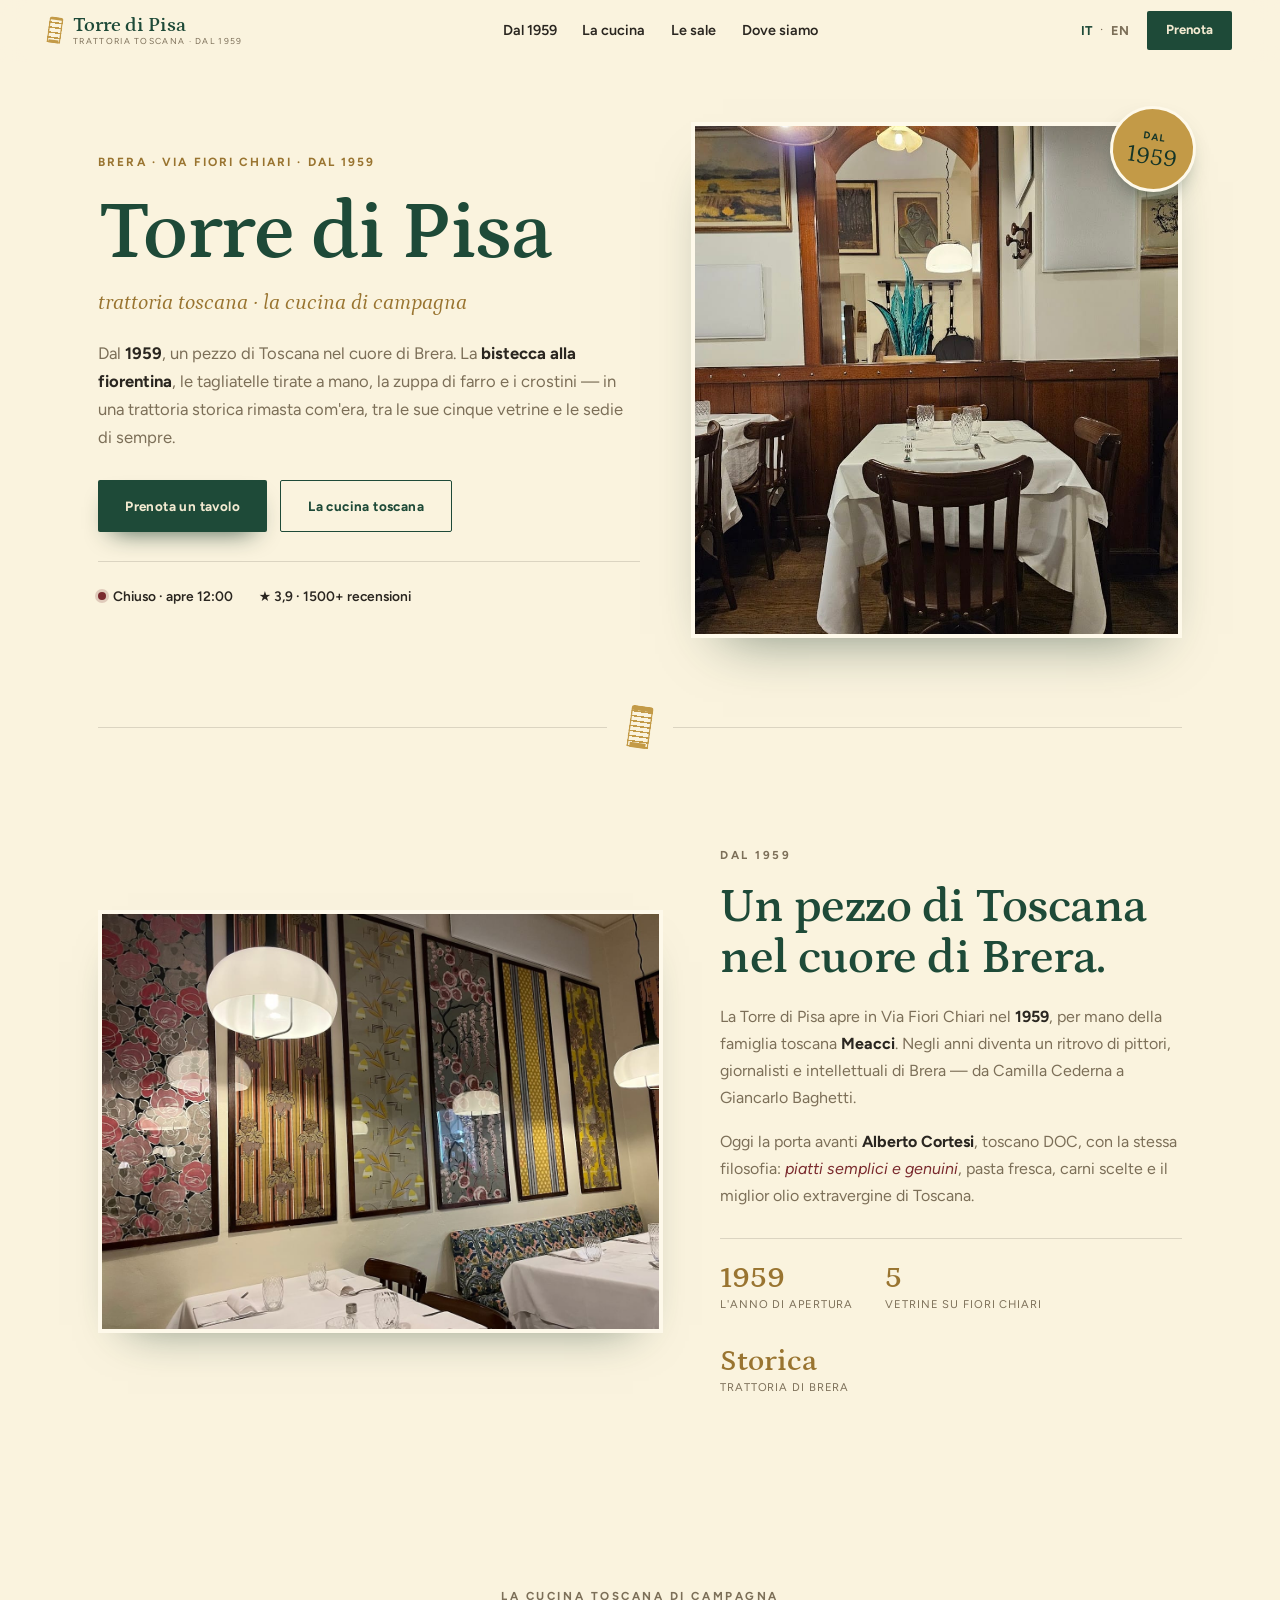
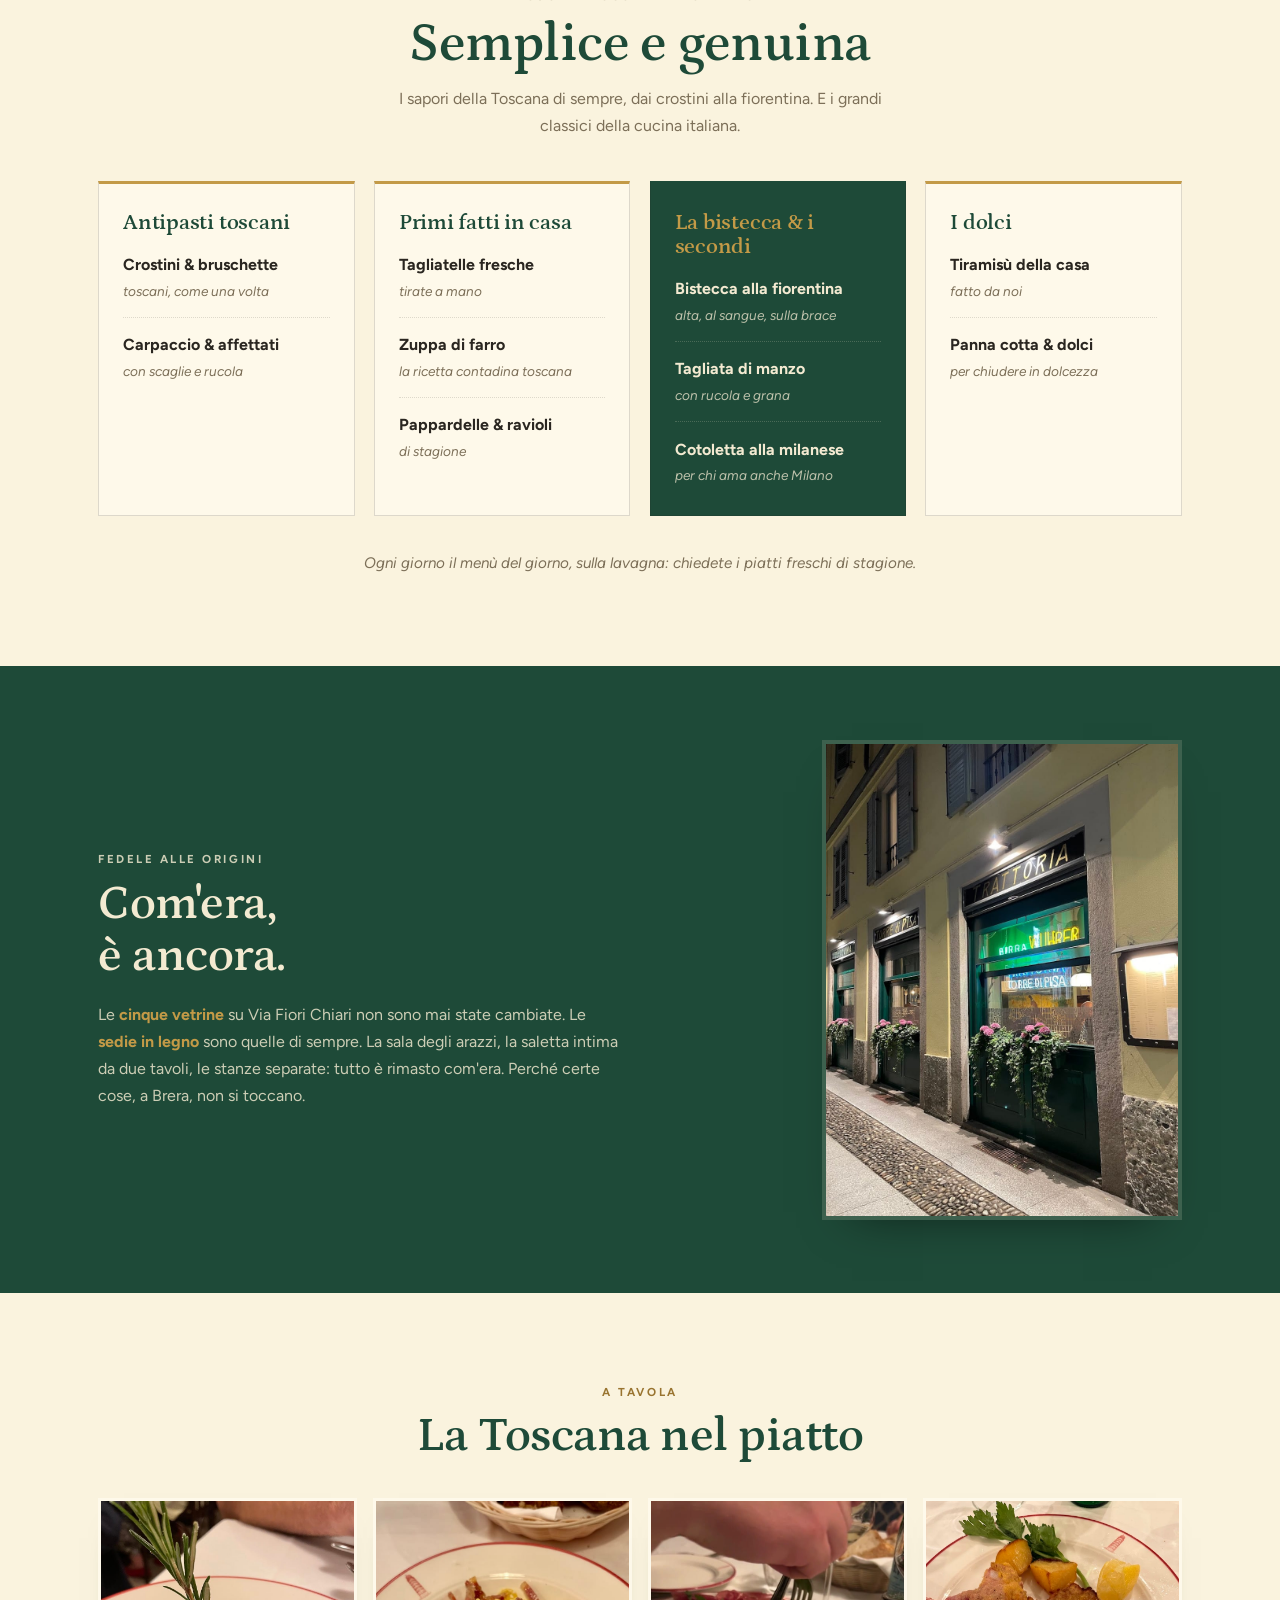
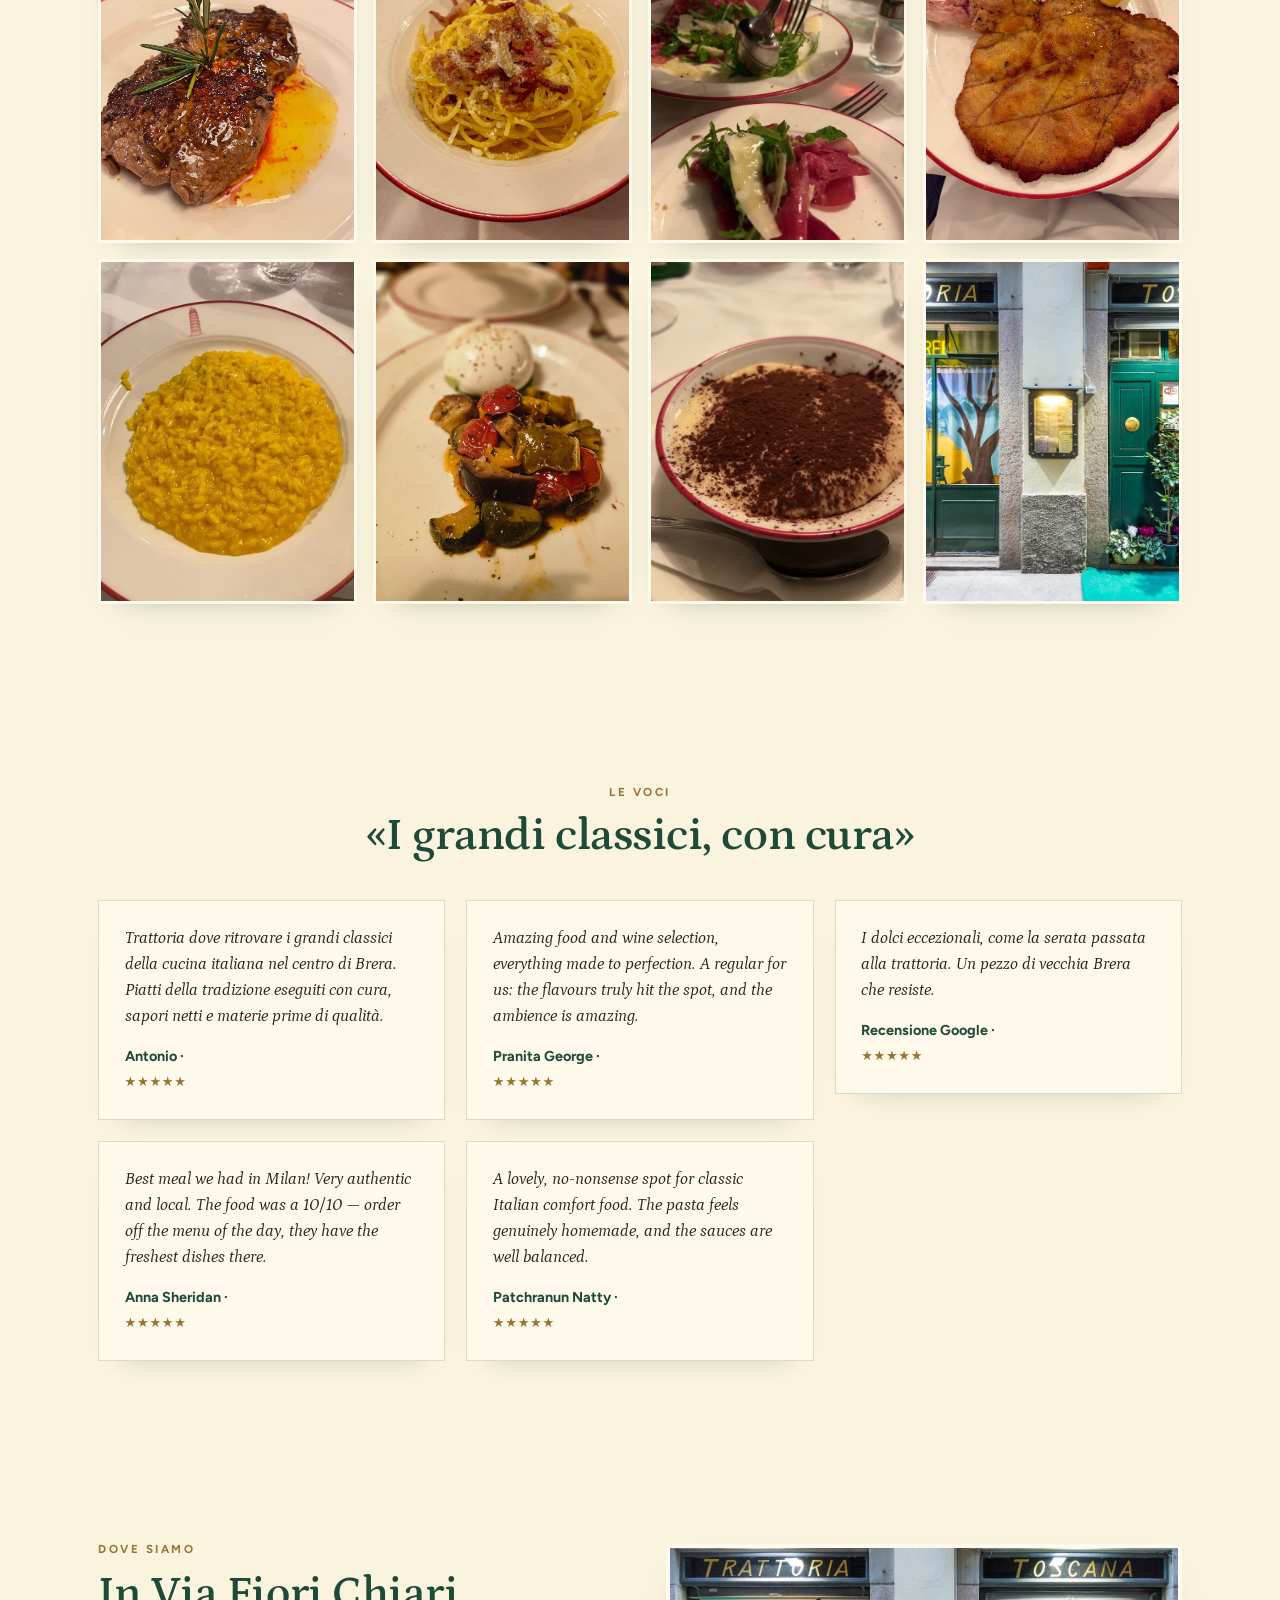
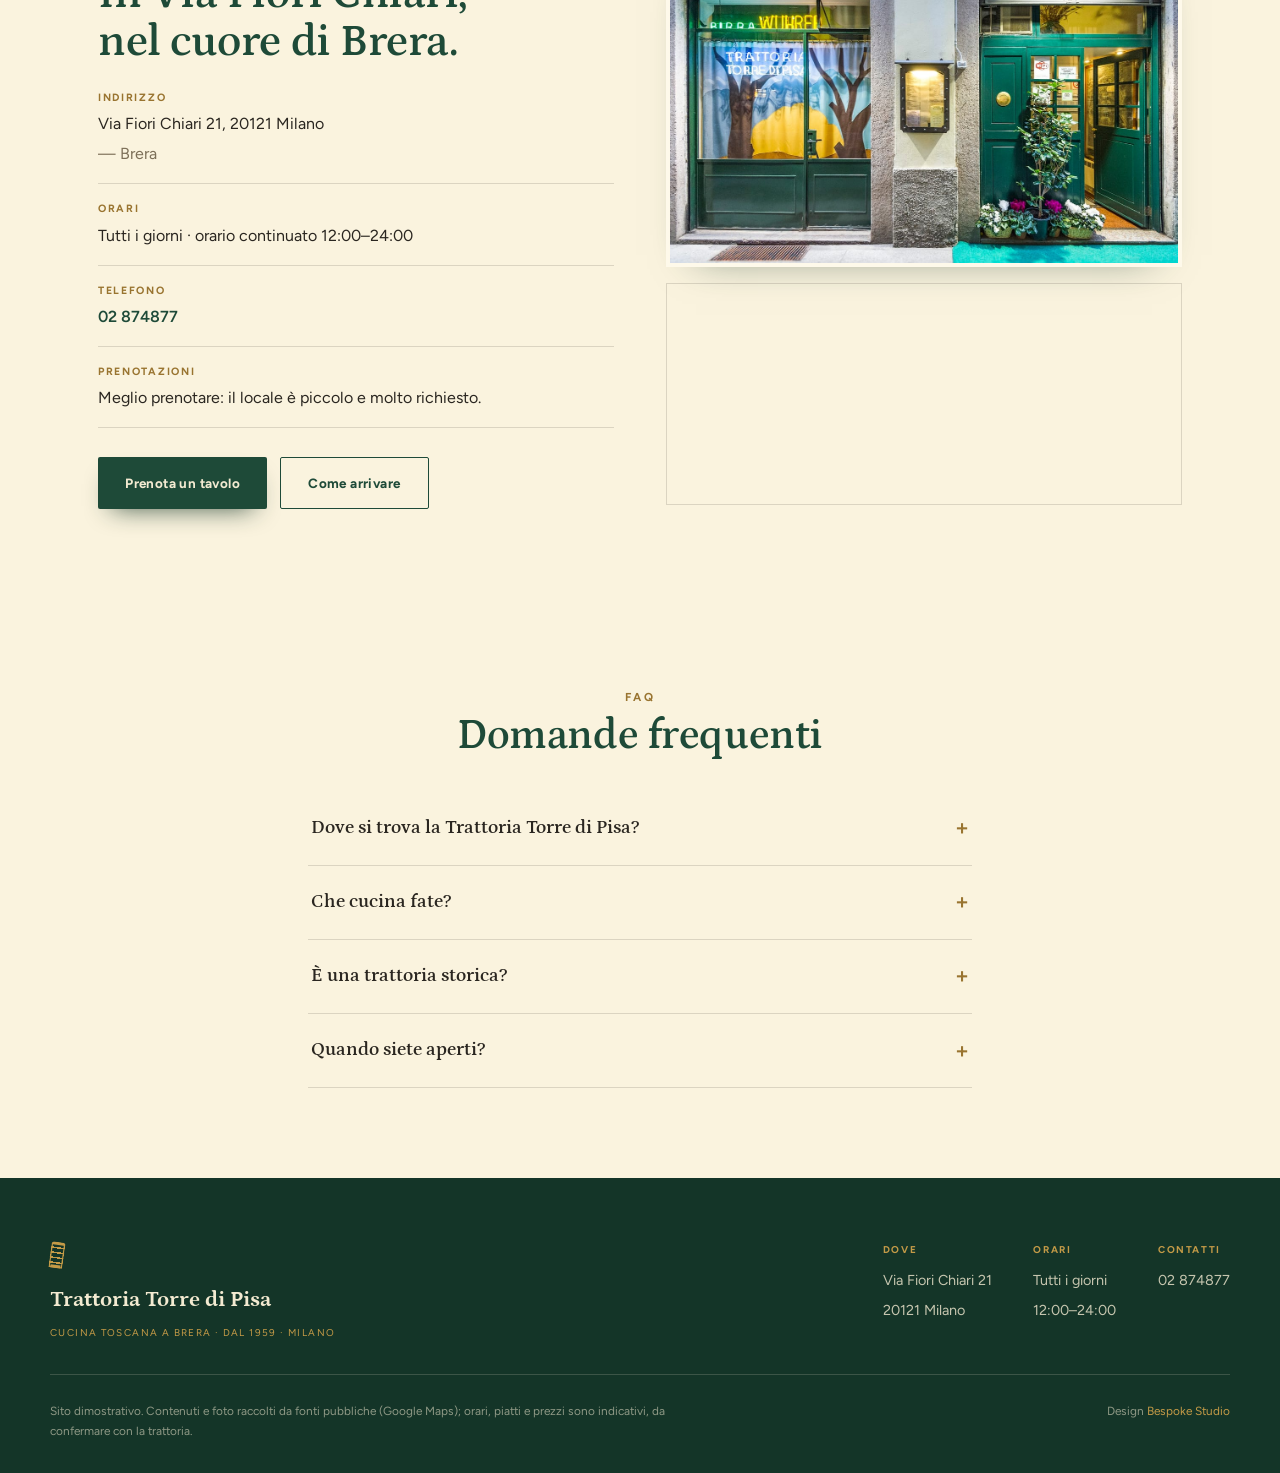
==== index.html @ efdeb1de "Trattoria Torre di Pisa — Tuscan trattoria in Brera since 1959" ====
<!DOCTYPE html>
<html lang="it">
<head>
<meta charset="UTF-8" />
<meta name="viewport" content="width=device-width, initial-scale=1.0" />
<title>Trattoria Torre di Pisa — cucina toscana a Brera dal 1959 · Milano</title>
<meta name="description" content="Trattoria Torre di Pisa: dal 1959 la cucina toscana di campagna nel cuore di Brera, in Via Fiori Chiari 21, Milano. Bistecca alla fiorentina, tagliatelle fresche, zuppa di farro e crostini, in una trattoria storica rimasta fedele alle origini. 1500+ recensioni." />
<link rel="canonical" href="https://rotenzark.github.io/torre-di-pisa/" />
<meta name="theme-color" content="#1E4A38" />
<meta property="og:type" content="restaurant.restaurant" />
<meta property="og:site_name" content="Trattoria Torre di Pisa" />
<meta property="og:title" content="Trattoria Torre di Pisa — cucina toscana a Brera dal 1959" />
<meta property="og:description" content="Dal 1959, la cucina toscana di campagna nel cuore di Brera: bistecca alla fiorentina, tagliatelle fresche, zuppa di farro. Una trattoria storica fedele alle origini." />
<meta property="og:image" content="https://rotenzark.github.io/torre-di-pisa/img/og-image.jpg" />
<meta property="og:url" content="https://rotenzark.github.io/torre-di-pisa/" />
<meta property="og:locale" content="it_IT" />
<meta property="og:locale:alternate" content="en_US" />
<meta name="twitter:card" content="summary_large_image" />
<meta name="twitter:title" content="Trattoria Torre di Pisa — Brera, dal 1959" />
<meta name="twitter:description" content="La cucina toscana di campagna nel cuore di Brera, dal 1959. Bistecca fiorentina, tagliatelle fresche, zuppa di farro." />
<meta name="twitter:image" content="https://rotenzark.github.io/torre-di-pisa/img/og-image.jpg" />
<link rel="icon" href="img/favicon.svg" type="image/svg+xml" />
<link rel="icon" href="img/favicon-32.png" sizes="32x32" type="image/png" />
<link rel="apple-touch-icon" href="img/apple-touch-icon.png" />
<link rel="preconnect" href="https://fonts.googleapis.com" />
<link rel="preconnect" href="https://fonts.gstatic.com" crossorigin />
<link href="https://fonts.googleapis.com/css2?family=Petrona:ital,wght@0,400;0,500;0,600;0,700;1,400;1,500&family=Figtree:wght@400;500;600;700&display=swap" rel="stylesheet" />
<link rel="stylesheet" href="css/styles.css?v=1" />
<script type="application/ld+json">
{
  "@context": "https://schema.org", "@type": "Restaurant",
  "name": "Trattoria Torre di Pisa",
  "description": "Trattoria toscana storica di Brera, dal 1959 in Via Fiori Chiari 21: la cucina toscana di campagna — bistecca alla fiorentina, tagliatelle fresche, zuppa di farro, crostini — in un locale rimasto fedele alle sue origini, con le cinque vetrine, le sedie in legno e le salette di sempre.",
  "url": "https://rotenzark.github.io/torre-di-pisa/",
  "telephone": "+3902874877", "priceRange": "€€€",
  "servesCuisine": ["Toscana", "Italiana"],
  "image": "https://rotenzark.github.io/torre-di-pisa/img/interno.jpg",
  "address": { "@type": "PostalAddress", "streetAddress": "Via Fiori Chiari 21", "addressLocality": "Milano", "postalCode": "20121", "addressCountry": "IT" },
  "geo": { "@type": "GeoCoordinates", "latitude": 45.4717477, "longitude": 9.1845133 },
  "aggregateRating": { "@type": "AggregateRating", "ratingValue": "3.9", "reviewCount": "1504" },
  "foundingDate": "1959",
  "openingHoursSpecification": [
    { "@type": "OpeningHoursSpecification", "dayOfWeek": ["Monday","Tuesday","Wednesday","Thursday","Friday","Saturday","Sunday"], "opens": "12:00", "closes": "00:00" }
  ],
  "sameAs": ["https://www.trattoriatorredipisa.it/"]
}
</script>
<script type="application/ld+json">
{
  "@context": "https://schema.org", "@type": "FAQPage",
  "mainEntity": [
    { "@type": "Question", "name": "Dove si trova la Trattoria Torre di Pisa?", "acceptedAnswer": { "@type": "Answer", "text": "In Via Fiori Chiari 21, nel cuore di Brera a Milano. La trattoria è aperta dal 1959." } },
    { "@type": "Question", "name": "Che cucina fate?", "acceptedAnswer": { "@type": "Answer", "text": "Cucina toscana di campagna: crostini, tagliatelle fresche, zuppa di farro, bistecca alla fiorentina e tagliata, con olio extravergine toscano. E i grandi classici della cucina italiana." } },
    { "@type": "Question", "name": "È una trattoria storica?", "acceptedAnswer": { "@type": "Answer", "text": "Sì: aperta dal 1959 dalla famiglia toscana Meacci, è rimasta fedele alle sue origini — le cinque vetrine su Via Fiori Chiari, le sedie in legno e le salette non sono cambiate." } },
    { "@type": "Question", "name": "Quando siete aperti?", "acceptedAnswer": { "@type": "Answer", "text": "Tutti i giorni, con orario continuato dalle 12:00 alle 24:00. Si consiglia di prenotare." } }
  ]
}
</script>
</head>
<body>

<div id="intro" aria-hidden="true">
  <div class="intro-mark"><span class="intro-tower" aria-hidden="true"></span><span class="intro-name">Torre di Pisa</span><span class="intro-sub">trattoria toscana · dal 1959</span></div>
  <button id="intro-skip" data-i18n="intro.skip">Entra →</button>
</div>

<header id="site-header">
  <a href="#top" class="brand" aria-label="Trattoria Torre di Pisa — home">
    <span class="brand-tower" aria-hidden="true"></span>
    <span class="brand-txt"><b>Torre di Pisa</b><i data-i18n="brand.sub">Trattoria Toscana · dal 1959</i></span>
  </a>
  <nav class="nav" aria-label="Navigazione">
    <a href="#storia" data-i18n="nav.storia">Dal 1959</a>
    <a href="#menu" data-i18n="nav.menu">La cucina</a>
    <a href="#origini" data-i18n="nav.origini">Le sale</a>
    <a href="#dove" data-i18n="nav.dove">Dove siamo</a>
  </nav>
  <div class="head-actions">
    <div class="lang" role="group" aria-label="Lingua"><button data-lang="it" class="active">IT</button><span>·</span><button data-lang="en">EN</button></div>
    <a class="btn-book" href="tel:+3902874877"><span data-i18n="cta.book">Prenota</span></a>
    <button id="burger" aria-label="Menu" aria-expanded="false"><span></span><span></span><span></span></button>
  </div>
</header>

<!-- HERO -->
<section id="top" class="hero">
  <div class="hero-copy">
    <p class="eyebrow reveal" data-i18n="hero.eyebrow">Brera · Via Fiori Chiari · dal 1959</p>
    <h1 class="hero-title reveal reveal-d1">Torre di Pisa</h1>
    <p class="hero-tag reveal reveal-d1" data-i18n="hero.tag">trattoria toscana · la cucina di campagna</p>
    <p class="hero-sub reveal reveal-d2" data-i18n="hero.sub">Dal <b>1959</b>, un pezzo di Toscana nel cuore di Brera. La <b>bistecca alla fiorentina</b>, le tagliatelle tirate a mano, la zuppa di farro e i crostini — in una trattoria storica rimasta com'era, tra le sue cinque vetrine e le sedie di sempre.</p>
    <div class="hero-cta reveal reveal-d3">
      <a class="btn btn-solid" href="tel:+3902874877" data-i18n="hero.cta1">Prenota un tavolo</a>
      <a class="btn btn-line" href="#menu" data-i18n="hero.cta2">La cucina toscana</a>
    </div>
    <div class="hero-facts reveal reveal-d3">
      <span class="hf-live"><span id="live-dot"></span> <span id="live-text" data-i18n="hero.live">Controllo orari…</span></span>
      <span data-i18n="hero.f2">★ 3,9 · 1500+ recensioni</span>
    </div>
  </div>
  <div class="hero-media reveal reveal-d2">
    <figure class="hero-photo"><img src="img/interno.jpg" alt="La sala storica della Trattoria Torre di Pisa, in legno" width="900" height="1200" fetchpriority="high" /></figure>
    <span class="hero-badge" aria-hidden="true"><b>dal</b><span>1959</span></span>
  </div>
</section>

<div class="tower-rule" aria-hidden="true"><span class="tower-svg"></span></div>

<!-- STORIA -->
<section id="storia" class="section storia">
  <figure class="storia-photo reveal"><img src="img/interno2.jpg" alt="Una delle salette con i quadri e le sedie originali" width="1600" height="1200" loading="lazy" /></figure>
  <div class="storia-copy reveal reveal-d1">
    <p class="kicker" data-i18n="storia.kicker">Dal 1959</p>
    <h2 data-i18n="storia.h2">Un pezzo di Toscana<br>nel cuore di Brera.</h2>
    <p data-i18n="storia.p1">La Torre di Pisa apre in Via Fiori Chiari nel <b>1959</b>, per mano della famiglia toscana <b>Meacci</b>. Negli anni diventa un ritrovo di pittori, giornalisti e intellettuali di Brera — da Camilla Cederna a Giancarlo Baghetti.</p>
    <p data-i18n="storia.p2">Oggi la porta avanti <b>Alberto Cortesi</b>, toscano DOC, con la stessa filosofia: <em>piatti semplici e genuini</em>, pasta fresca, carni scelte e il miglior olio extravergine di Toscana.</p>
    <div class="storia-stats">
      <div class="stat"><b>1959</b><span data-i18n="storia.s1">l'anno di apertura</span></div>
      <div class="stat"><b>5</b><span data-i18n="storia.s2">vetrine su Fiori Chiari</span></div>
      <div class="stat"><b data-i18n="storia.s3b">Storica</b><span data-i18n="storia.s3">trattoria di Brera</span></div>
    </div>
  </div>
</section>

<!-- LA CUCINA · signature menu -->
<section id="menu" class="section menu">
  <div class="menu-head reveal">
    <p class="kicker" data-i18n="menu.kicker">La cucina toscana di campagna</p>
    <h2 data-i18n="menu.h2">Semplice e genuina</h2>
    <p data-i18n="menu.sub">I sapori della Toscana di sempre, dai crostini alla fiorentina. E i grandi classici della cucina italiana.</p>
  </div>
  <div class="menu-grid">
    <article class="mcard reveal">
      <h3 data-i18n="mc.1t">Antipasti toscani</h3>
      <ul class="mlist">
        <li><b data-i18n="mc.1a">Crostini &amp; bruschette</b><span data-i18n="mc.1ap">toscani, come una volta</span></li>
        <li><b data-i18n="mc.1b">Carpaccio &amp; affettati</b><span data-i18n="mc.1bp">con scaglie e rucola</span></li>
      </ul>
    </article>
    <article class="mcard reveal reveal-d1">
      <h3 data-i18n="mc.2t">Primi fatti in casa</h3>
      <ul class="mlist">
        <li><b data-i18n="mc.2a">Tagliatelle fresche</b><span data-i18n="mc.2ap">tirate a mano</span></li>
        <li><b data-i18n="mc.2b">Zuppa di farro</b><span data-i18n="mc.2bp">la ricetta contadina toscana</span></li>
        <li><b data-i18n="mc.2c">Pappardelle &amp; ravioli</b><span data-i18n="mc.2cp">di stagione</span></li>
      </ul>
    </article>
    <article class="mcard mcard-star reveal reveal-d2">
      <h3 data-i18n="mc.3t">La bistecca &amp; i secondi</h3>
      <ul class="mlist">
        <li><b data-i18n="mc.3a">Bistecca alla fiorentina</b><span data-i18n="mc.3ap">alta, al sangue, sulla brace</span></li>
        <li><b data-i18n="mc.3b">Tagliata di manzo</b><span data-i18n="mc.3bp">con rucola e grana</span></li>
        <li><b data-i18n="mc.3c">Cotoletta alla milanese</b><span data-i18n="mc.3cp">per chi ama anche Milano</span></li>
      </ul>
    </article>
    <article class="mcard reveal">
      <h3 data-i18n="mc.4t">I dolci</h3>
      <ul class="mlist">
        <li><b data-i18n="mc.4a">Tiramisù della casa</b><span data-i18n="mc.4ap">fatto da noi</span></li>
        <li><b data-i18n="mc.4b">Panna cotta &amp; dolci</b><span data-i18n="mc.4bp">per chiudere in dolcezza</span></li>
      </ul>
    </article>
  </div>
  <p class="menu-note" data-i18n="menu.note">Ogni giorno il menù del giorno, sulla lavagna: chiedete i piatti freschi di stagione.</p>
</section>

<!-- FEDELE ALLE ORIGINI -->
<section id="origini" class="origini">
  <div class="origini-inner">
    <div class="origini-copy reveal">
      <p class="kicker kicker-cream" data-i18n="origini.kicker">Fedele alle origini</p>
      <h2 data-i18n="origini.h2">Com'era,<br>è ancora.</h2>
      <p data-i18n="origini.p">Le <b>cinque vetrine</b> su Via Fiori Chiari non sono mai state cambiate. Le <b>sedie in legno</b> sono quelle di sempre. La sala degli arazzi, la saletta intima da due tavoli, le stanze separate: tutto è rimasto com'era. Perché certe cose, a Brera, non si toccano.</p>
    </div>
    <figure class="origini-photo reveal reveal-d1"><img src="img/facciata.jpg" alt="La facciata verde con le vetrine su Via Fiori Chiari" width="900" height="1200" loading="lazy" /></figure>
  </div>
</section>

<!-- GALLERY -->
<section id="gallery" class="section gallery">
  <div class="gallery-head reveal"><p class="kicker" data-i18n="gallery.kicker">A tavola</p><h2 data-i18n="gallery.h2">La Toscana nel piatto</h2></div>
  <div class="gallery-grid">
    <figure class="g-item" data-full="img/fiorentina.jpg"><img src="img/fiorentina.jpg" alt="La bistecca alla fiorentina" width="900" height="1200" loading="lazy" /></figure>
    <figure class="g-item" data-full="img/carbonara.jpg"><img src="img/carbonara.jpg" alt="Un primo fatto in casa" width="1600" height="1200" loading="lazy" /></figure>
    <figure class="g-item" data-full="img/carpaccio.jpg"><img src="img/carpaccio.jpg" alt="Un antipasto di carpaccio" width="675" height="1200" loading="lazy" /></figure>
    <figure class="g-item" data-full="img/cotoletta.jpg"><img src="img/cotoletta.jpg" alt="La cotoletta alla milanese" width="900" height="1200" loading="lazy" /></figure>
    <figure class="g-item" data-full="img/risotto.jpg"><img src="img/risotto.jpg" alt="Il risotto giallo" width="1600" height="1200" loading="lazy" /></figure>
    <figure class="g-item" data-full="img/verdure.jpg"><img src="img/verdure.jpg" alt="Verdure e burrata" width="900" height="1200" loading="lazy" /></figure>
    <figure class="g-item" data-full="img/tiramisu.jpg"><img src="img/tiramisu.jpg" alt="Il tiramisù della casa" width="675" height="1200" loading="lazy" /></figure>
    <figure class="g-item" data-full="img/facciata2.jpg"><img src="img/facciata2.jpg" alt="L'insegna della trattoria in Via Fiori Chiari" width="1600" height="1065" loading="lazy" /></figure>
  </div>
</section>

<!-- RECENSIONI -->
<section id="recensioni" class="section recensioni">
  <div class="rev-head reveal"><p class="kicker" data-i18n="rev.kicker">Le voci</p><h2 data-i18n="rev.h2">«I grandi classici, con cura»</h2></div>
  <div class="rev-grid">
    <blockquote class="rev reveal"><p>Trattoria dove ritrovare i grandi classici della cucina italiana nel centro di Brera. Piatti della tradizione eseguiti con cura, sapori netti e materie prime di qualità.</p><cite>Antonio · <span>★★★★★</span></cite></blockquote>
    <blockquote class="rev reveal reveal-d1"><p>Best meal we had in Milan! Very authentic and local. The food was a 10/10 — order off the menu of the day, they have the freshest dishes there.</p><cite>Anna Sheridan · <span>★★★★★</span></cite></blockquote>
    <blockquote class="rev reveal reveal-d2"><p>Amazing food and wine selection, everything made to perfection. A regular for us: the flavours truly hit the spot, and the ambience is amazing.</p><cite>Pranita George · <span>★★★★★</span></cite></blockquote>
    <blockquote class="rev reveal"><p>A lovely, no-nonsense spot for classic Italian comfort food. The pasta feels genuinely homemade, and the sauces are well balanced.</p><cite>Patchranun Natty · <span>★★★★★</span></cite></blockquote>
    <blockquote class="rev reveal reveal-d1"><p>I dolci eccezionali, come la serata passata alla trattoria. Un pezzo di vecchia Brera che resiste.</p><cite data-i18n="rev.g1">Recensione Google · <span>★★★★★</span></cite></blockquote>
  </div>
</section>

<!-- DOVE -->
<section id="dove" class="section dove">
  <div class="dove-grid">
    <div class="dove-info reveal">
      <p class="kicker" data-i18n="dove.kicker">Dove siamo</p>
      <h2 data-i18n="dove.h2">In Via Fiori Chiari,<br>nel cuore di Brera.</h2>
      <ul class="dove-list">
        <li><b data-i18n="dove.addr">Indirizzo</b> Via Fiori Chiari 21, 20121 Milano <span class="dim" data-i18n="dove.addr2">— Brera</span></li>
        <li><b data-i18n="dove.hours">Orari</b> <span data-i18n="dove.hoursv">Tutti i giorni · orario continuato 12:00–24:00</span></li>
        <li><b data-i18n="dove.phone">Telefono</b> <a href="tel:+3902874877">02 874877</a></li>
        <li><b data-i18n="dove.book">Prenotazioni</b> <span data-i18n="dove.bookv">Meglio prenotare: il locale è piccolo e molto richiesto.</span></li>
      </ul>
      <div class="dove-cta">
        <a class="btn btn-solid" href="tel:+3902874877" data-i18n="dove.call">Prenota un tavolo</a>
        <a class="btn btn-line" href="https://www.google.com/maps/dir/?api=1&destination=Trattoria+Torre+di+Pisa+Via+Fiori+Chiari+21+Milano" target="_blank" rel="noopener" data-i18n="dove.route">Come arrivare</a>
      </div>
    </div>
    <div class="dove-side reveal">
      <figure class="dove-photo"><img src="img/facciata2.jpg" alt="L'ingresso della Trattoria Torre di Pisa" width="1600" height="1065" loading="lazy" /></figure>
      <div class="dove-map"><iframe title="Mappa Trattoria Torre di Pisa" src="https://www.google.com/maps?q=Trattoria+Torre+di+Pisa+Via+Fiori+Chiari+21+Milano&output=embed" loading="lazy" referrerpolicy="no-referrer-when-downgrade"></iframe></div>
    </div>
  </div>
</section>

<!-- FAQ -->
<section id="faq" class="section faq">
  <div class="faq-head reveal"><p class="kicker">FAQ</p><h2 data-i18n="faq.h2">Domande frequenti</h2></div>
  <div class="faq-list reveal">
    <details><summary data-i18n="faq.q1">Dove si trova la Trattoria Torre di Pisa?</summary><p data-i18n="faq.a1">In Via Fiori Chiari 21, nel cuore di Brera a Milano. La trattoria è aperta dal 1959.</p></details>
    <details><summary data-i18n="faq.q2">Che cucina fate?</summary><p data-i18n="faq.a2">Cucina toscana di campagna: crostini, tagliatelle fresche, zuppa di farro, bistecca alla fiorentina e tagliata, con olio extravergine toscano. E i grandi classici della cucina italiana.</p></details>
    <details><summary data-i18n="faq.q3">È una trattoria storica?</summary><p data-i18n="faq.a3">Sì: aperta dal 1959 dalla famiglia toscana Meacci, è rimasta fedele alle sue origini — le cinque vetrine su Via Fiori Chiari, le sedie in legno e le salette non sono cambiate.</p></details>
    <details><summary data-i18n="faq.q4">Quando siete aperti?</summary><p data-i18n="faq.a4">Tutti i giorni, con orario continuato dalle 12:00 alle 24:00. Si consiglia di prenotare.</p></details>
  </div>
</section>

<footer id="site-footer">
  <div class="foot-main">
    <div class="foot-brand"><span class="brand-tower" aria-hidden="true"></span><b>Trattoria Torre di Pisa</b><i data-i18n="foot.sub">Cucina toscana a Brera · dal 1959 · Milano</i></div>
    <div class="foot-cols">
      <div><b data-i18n="foot.where">Dove</b><span>Via Fiori Chiari 21</span><span>20121 Milano</span></div>
      <div><b data-i18n="foot.hours">Orari</b><span data-i18n="foot.hours2">Tutti i giorni</span><span>12:00–24:00</span></div>
      <div><b data-i18n="foot.contact">Contatti</b><a href="tel:+3902874877">02 874877</a></div>
    </div>
  </div>
  <div class="foot-bottom">
    <p data-i18n="foot.disclaimer">Sito dimostrativo. Contenuti e foto raccolti da fonti pubbliche (Google Maps); orari, piatti e prezzi sono indicativi, da confermare con la trattoria.</p>
    <p class="foot-credit">Design <a href="https://bespokestud.io" target="_blank" rel="noopener">Bespoke Studio</a></p>
  </div>
</footer>

<nav class="action-bar" aria-label="Azioni rapide">
  <a href="tel:+3902874877"><span data-i18n="ab.call">Prenota</span></a>
  <a href="#menu"><span data-i18n="ab.menu">La cucina</span></a>
  <a href="https://www.google.com/maps/dir/?api=1&destination=Trattoria+Torre+di+Pisa+Via+Fiori+Chiari+21+Milano" target="_blank" rel="noopener"><span data-i18n="ab.route">Indicazioni</span></a>
</nav>

<div id="lightbox" aria-hidden="true"><button id="lb-close" aria-label="Chiudi">✕</button><img id="lb-img" src="" alt="" /></div>
<script src="js/main.js?v=1"></script>
</body>
</html>
---- css/styles.css ----
/* ===== TRATTORIA TORRE DI PISA · styles.css ===== */
:root{
  --green:#1E4A38; --green-deep:#143528; --green-soft:#DBE5DC;
  --cream:#F3EAD1; --paper:#FAF3DE; --card:#FEF9EA;
  --gold:#C39A47; --gold-deep:#997430;
  --terracotta:#B0552F; --chianti:#7A2A2E;
  --ink:#2A2620; --muted:#7C6F58; --line:rgba(42,38,32,.15);
  --disp:'Petrona',Georgia,serif;
  --sans:'Figtree',system-ui,-apple-system,sans-serif;
  --wrap:1180px;
}
*{margin:0;padding:0;box-sizing:border-box}
html{scroll-behavior:smooth;overflow-x:clip;-webkit-text-size-adjust:100%}
body{font-family:var(--sans);background:var(--paper);color:var(--ink);line-height:1.7;-webkit-font-smoothing:antialiased;overflow-x:clip}
img{max-width:100%;display:block}
a{color:inherit;text-decoration:none}
h1,h2,h3{font-family:var(--disp);font-weight:600;line-height:1.08;letter-spacing:-.01em}
em{font-style:italic}
.section{padding:clamp(3.2rem,7vw,6rem) clamp(1.15rem,5vw,3rem);max-width:var(--wrap);margin:0 auto;overflow-x:clip}
.kicker{font-family:var(--sans);font-size:.72rem;font-weight:700;letter-spacing:.22em;text-transform:uppercase;color:var(--gold-deep)}
.kicker-cream{color:var(--gold)}
.eyebrow{font-family:var(--sans);font-size:.74rem;font-weight:700;letter-spacing:.18em;text-transform:uppercase;color:var(--gold-deep)}

/* leaning-tower (torre pendente) signature */
.brand-tower,.intro-tower,.tower-svg{flex:none;position:relative}
.brand-tower{width:14px;height:26px;transform:rotate(8deg)}
.intro-tower{width:26px;height:54px;transform:rotate(8deg);margin-bottom:.4rem}
.tower-svg{width:22px;height:42px;transform:rotate(8deg)}
.brand-tower,.intro-tower,.tower-svg{background:
  linear-gradient(var(--gold),var(--gold)) top/100% 12% no-repeat,
  repeating-linear-gradient(var(--gold) 0 1.5px, transparent 1.5px 5px);
  border-radius:3px 3px 1px 1px;box-shadow:inset 0 0 0 1.5px var(--gold)}
.brand-tower::after,.intro-tower::after,.tower-svg::after{content:"";position:absolute;left:15%;right:15%;bottom:0;height:12%;background:var(--gold)}
.tower-rule{max-width:var(--wrap);margin:0 auto;display:flex;align-items:center;justify-content:center;padding:.5rem clamp(1.15rem,5vw,3rem)}
.tower-rule::before,.tower-rule::after{content:"";height:1px;background:var(--line);flex:1}
.tower-rule .tower-svg{margin:0 1.4rem}

/* buttons */
.btn{display:inline-flex;align-items:center;gap:.5rem;font-family:var(--sans);font-weight:700;font-size:.84rem;letter-spacing:.03em;padding:.85rem 1.7rem;border-radius:2px;transition:transform .18s,background .18s,color .18s,box-shadow .18s;cursor:pointer;white-space:nowrap}
.btn-solid{background:var(--green);color:var(--cream);box-shadow:0 12px 26px -14px rgba(20,53,40,.9)}
.btn-solid:hover{background:var(--green-deep);transform:translateY(-2px)}
.btn-line{border:1.5px solid var(--green);color:var(--green)}
.btn-line:hover{background:var(--green);color:var(--cream);transform:translateY(-2px)}

/* ===== INTRO ===== */
#intro{position:fixed;inset:0;z-index:120;background:var(--green-deep);display:flex;flex-direction:column;align-items:center;justify-content:center;gap:.9rem;transition:opacity .7s ease,visibility .7s}
#intro.done{opacity:0;visibility:hidden}
.intro-mark{display:flex;flex-direction:column;align-items:center;gap:.3rem;animation:fadeUp .8s ease both;text-align:center}
.intro-name{font-family:var(--disp);font-weight:600;font-size:clamp(2.4rem,7vw,3.8rem);color:var(--cream)}
.intro-sub{font-family:var(--sans);font-size:.78rem;letter-spacing:.22em;text-transform:uppercase;color:var(--gold)}
#intro-skip{margin-top:.4rem;background:none;border:1px solid rgba(243,234,209,.4);color:var(--cream);padding:.5rem 1.3rem;border-radius:2px;font-family:var(--sans);font-weight:600;font-size:.84rem;cursor:pointer;transition:background .2s}
#intro-skip:hover{background:rgba(243,234,209,.14)}
@keyframes fadeUp{from{opacity:0;transform:translateY(12px)}to{opacity:1;transform:none}}

/* ===== HEADER ===== */
#site-header{position:sticky;top:0;z-index:90;display:flex;align-items:center;justify-content:space-between;gap:1rem;padding:.7rem clamp(1.15rem,5vw,3rem);background:rgba(250,243,222,.93);backdrop-filter:blur(11px);border-bottom:1px solid transparent;transition:border-color .3s}
#site-header.scrolled{border-color:var(--line)}
.brand{display:flex;align-items:center;gap:.7rem}
.brand-txt{display:flex;flex-direction:column;line-height:1.05}
.brand-txt b{font-family:var(--disp);font-size:1.28rem;font-weight:600;color:var(--green)}
.brand-txt i{font-family:var(--sans);font-style:normal;font-size:.54rem;letter-spacing:.15em;text-transform:uppercase;color:var(--muted)}
.nav{display:flex;gap:1.6rem}
.nav a{font-size:.9rem;font-weight:600;color:var(--ink);position:relative;padding:.2rem 0}
.nav a::after{content:"";position:absolute;left:0;bottom:-2px;width:0;height:2px;background:var(--gold);transition:width .25s}
.nav a:hover::after{width:100%}
.head-actions{display:flex;align-items:center;gap:.9rem}
.lang{display:flex;align-items:center;gap:.3rem;font-size:.8rem;color:var(--muted)}
.lang button{background:none;border:none;font-family:var(--sans);font-weight:700;font-size:.8rem;color:var(--muted);cursor:pointer;padding:.1rem .2rem}
.lang button.active{color:var(--green)}
.btn-book{background:var(--green);color:var(--cream);padding:.5rem 1.2rem;border-radius:2px;font-family:var(--sans);font-size:.82rem;font-weight:700;transition:background .2s,transform .2s}
.btn-book:hover{background:var(--green-deep);transform:translateY(-1px)}
#burger{display:none;flex-direction:column;gap:5px;background:none;border:none;cursor:pointer;padding:.3rem}
#burger span{width:23px;height:2px;background:var(--ink);transition:.3s}
#burger[aria-expanded="true"] span:nth-child(1){transform:translateY(7px) rotate(45deg)}
#burger[aria-expanded="true"] span:nth-child(2){opacity:0}
#burger[aria-expanded="true"] span:nth-child(3){transform:translateY(-7px) rotate(-45deg)}

/* ===== HERO ===== */
.hero{max-width:var(--wrap);margin:0 auto;padding:clamp(2rem,5vw,3.8rem) clamp(1.15rem,5vw,3rem);display:grid;grid-template-columns:1.05fr .95fr;gap:clamp(1.6rem,4vw,3.4rem);align-items:center}
.eyebrow{margin-bottom:1rem}
.hero-title{font-family:var(--disp);font-size:clamp(3rem,7.5vw,5.2rem);color:var(--green);font-weight:600;letter-spacing:-.015em}
.hero-tag{font-family:var(--disp);font-style:italic;font-size:clamp(1.05rem,2.4vw,1.4rem);color:var(--gold-deep);margin-top:.4rem}
.hero-sub{font-size:1.04rem;color:var(--muted);max-width:48ch;margin-top:1rem}
.hero-sub b{color:var(--ink)}
.hero-cta{display:flex;gap:.8rem;flex-wrap:wrap;margin-top:1.8rem}
.hero-facts{display:flex;gap:1.6rem;flex-wrap:wrap;margin-top:1.8rem;padding-top:1.4rem;border-top:1px solid var(--line);font-size:.86rem;font-weight:600}
.hf-live{display:inline-flex;align-items:center;gap:.45rem}
#live-dot{width:8px;height:8px;border-radius:50%;background:var(--muted);flex:none}
#live-dot.open{background:var(--green);box-shadow:0 0 0 3px var(--green-soft)}
#live-dot.closed{background:var(--chianti);box-shadow:0 0 0 3px rgba(122,42,46,.2)}
.hero-media{position:relative}
.hero-photo{overflow:hidden;aspect-ratio:4/4.2;box-shadow:0 28px 56px -32px rgba(20,53,40,.6);border:4px solid var(--card)}
.hero-photo img{width:100%;height:100%;object-fit:cover}
.hero-badge{position:absolute;right:-14px;top:-16px;width:86px;height:86px;border-radius:50%;background:var(--gold);color:var(--green-deep);display:flex;flex-direction:column;align-items:center;justify-content:center;text-align:center;box-shadow:0 12px 24px -12px rgba(20,53,40,.7);transform:rotate(8deg);border:3px solid var(--card)}
.hero-badge b{font-family:var(--sans);font-size:.62rem;font-weight:700;letter-spacing:.14em;text-transform:uppercase}
.hero-badge span{font-family:var(--disp);font-size:1.5rem;line-height:1}

/* ===== STORIA ===== */
.storia{display:grid;grid-template-columns:1.1fr .9fr;gap:clamp(1.8rem,5vw,3.6rem);align-items:center}
.storia-photo{overflow:hidden;aspect-ratio:4/3;box-shadow:0 22px 46px -30px rgba(20,53,40,.6);border:4px solid var(--card)}
.storia-photo img{width:100%;height:100%;object-fit:cover}
.storia-copy h2{font-size:clamp(2rem,4.8vw,3rem);color:var(--green);margin:.7rem 0 1.1rem}
.storia-copy p{color:var(--muted);margin-bottom:1rem;max-width:52ch}
.storia-copy b{color:var(--ink)}
.storia-copy em{color:var(--chianti);font-style:italic}
.storia-stats{display:flex;gap:2rem;flex-wrap:wrap;margin-top:1.8rem;padding-top:1.5rem;border-top:1px solid var(--line)}
.storia-stats .stat{display:flex;flex-direction:column;gap:.1rem}
.storia-stats .stat b{font-family:var(--disp);font-weight:600;font-size:1.9rem;color:var(--gold-deep);line-height:1}
.storia-stats .stat span{font-size:.7rem;letter-spacing:.08em;text-transform:uppercase;color:var(--muted)}

/* ===== LA CUCINA ===== */
.menu-head{text-align:center;margin-bottom:2.6rem}
.menu-head h2{font-size:clamp(2.2rem,5.5vw,3.4rem);color:var(--green);margin-top:.5rem}
.menu-head p{color:var(--muted);max-width:52ch;margin:.7rem auto 0}
.menu-grid{display:grid;grid-template-columns:repeat(4,1fr);gap:1.2rem}
.mcard{background:var(--card);border:1px solid var(--line);border-top:3px solid var(--gold);padding:1.7rem 1.5rem}
.mcard-star{border-top-color:var(--green);background:var(--green);color:var(--cream)}
.mcard h3{font-family:var(--disp);font-size:1.4rem;color:var(--green);margin-bottom:1rem}
.mcard-star h3{color:var(--gold)}
.mlist{list-style:none;display:flex;flex-direction:column;gap:.85rem}
.mlist li{display:flex;flex-direction:column;gap:.1rem;padding-bottom:.85rem;border-bottom:1px dotted var(--line)}
.mlist li:last-child{border-bottom:none;padding-bottom:0}
.mlist b{font-family:var(--sans);font-weight:700;font-size:1rem;color:var(--ink)}
.mcard-star .mlist b{color:var(--cream)}
.mlist span{font-size:.85rem;color:var(--muted);font-style:italic}
.mcard-star .mlist span{color:rgba(243,234,209,.75)}
.mcard-star .mlist li{border-bottom-color:rgba(243,234,209,.2)}
.menu-note{text-align:center;margin-top:2.2rem;font-size:.95rem;color:var(--muted);font-style:italic}

/* ===== FEDELE ALLE ORIGINI ===== */
.origini{background:var(--green);color:var(--cream)}
.origini-inner{max-width:var(--wrap);margin:0 auto;display:grid;grid-template-columns:1.1fr .9fr;gap:clamp(1.8rem,5vw,3.6rem);align-items:center;padding:clamp(3rem,6vw,4.6rem) clamp(1.15rem,5vw,3rem)}
.origini-copy h2{font-family:var(--disp);font-size:clamp(2rem,4.8vw,3rem);color:var(--cream);margin:.6rem 0 1.1rem}
.origini-copy p{color:rgba(243,234,209,.82);max-width:52ch}
.origini-copy b{color:var(--gold)}
.origini-photo{overflow:hidden;aspect-ratio:3/4;box-shadow:0 22px 46px -30px rgba(0,0,0,.6);border:4px solid rgba(243,234,209,.14);max-width:360px;margin-left:auto}
.origini-photo img{width:100%;height:100%;object-fit:cover}

/* ===== GALLERY ===== */
.gallery-head{text-align:center;margin-bottom:2.2rem}
.gallery-head h2{font-size:clamp(2rem,5vw,3rem);color:var(--green);margin-top:.5rem}
.gallery-grid{display:grid;grid-template-columns:repeat(4,1fr);gap:1rem}
.g-item{overflow:hidden;cursor:pointer;aspect-ratio:3/4;box-shadow:0 14px 30px -26px rgba(20,53,40,.55);border:3px solid var(--card)}
.g-item img{width:100%;height:100%;object-fit:cover;transition:transform .5s}
.g-item:hover img{transform:scale(1.05)}

/* ===== RECENSIONI ===== */
.recensioni{text-align:center}
.rev-head{margin-bottom:2.4rem}
.rev-head h2{font-size:clamp(1.8rem,4.6vw,2.9rem);color:var(--green);margin-top:.5rem}
.rev-grid{columns:3;column-gap:1.3rem;text-align:left}
.rev{break-inside:avoid;margin-bottom:1.3rem;background:var(--card);border:1px solid var(--line);padding:1.6rem;box-shadow:0 14px 30px -26px rgba(20,53,40,.4)}
.rev p{font-family:var(--disp);font-size:1.08rem;line-height:1.5;color:var(--ink);margin-bottom:.9rem;font-style:italic}
.rev cite{font-style:normal;font-family:var(--sans);font-weight:700;font-size:.9rem;color:var(--green);display:flex;flex-direction:column;gap:.15rem}
.rev cite span{color:var(--gold-deep);letter-spacing:.05em;font-size:.82rem}

/* ===== DOVE ===== */
.dove-grid{display:grid;grid-template-columns:1fr 1fr;gap:clamp(1.6rem,4vw,3.4rem);align-items:center}
.dove-info h2{font-size:clamp(1.8rem,4.4vw,2.8rem);color:var(--green);margin:.6rem 0 1.4rem}
.dove-list{list-style:none;display:flex;flex-direction:column;gap:1rem;margin-bottom:1.8rem}
.dove-list li{display:flex;flex-direction:column;gap:.2rem;font-size:1rem;padding-bottom:1rem;border-bottom:1px solid var(--line)}
.dove-list b{font-family:var(--sans);font-size:.66rem;font-weight:700;letter-spacing:.16em;text-transform:uppercase;color:var(--gold-deep)}
.dove-list a{color:var(--green);font-weight:600}
.dove-list .dim{color:var(--muted)}
.dove-cta{display:flex;gap:.8rem;flex-wrap:wrap}
.dove-side{display:flex;flex-direction:column;gap:1rem}
.dove-photo{overflow:hidden;aspect-ratio:16/10;box-shadow:0 18px 40px -30px rgba(20,53,40,.6);border:4px solid var(--card)}
.dove-photo img{width:100%;height:100%;object-fit:cover}
.dove-map{overflow:hidden;border:1px solid var(--line)}
.dove-map iframe{width:100%;height:100%;min-height:220px;border:0;display:block;filter:sepia(.1) saturate(1.04)}

/* ===== FAQ ===== */
.faq{max-width:760px}
.faq-head{text-align:center;margin-bottom:2rem}
.faq-head h2{font-size:clamp(1.8rem,4vw,2.6rem);color:var(--green);margin-top:.4rem}
.faq-list details{border-bottom:1px solid var(--line);padding:1.1rem .2rem}
.faq-list summary{font-family:var(--disp);font-size:1.2rem;font-weight:600;color:var(--ink);cursor:pointer;list-style:none;display:flex;justify-content:space-between;align-items:center;gap:1rem}
.faq-list summary::-webkit-details-marker{display:none}
.faq-list summary::after{content:"+";font-family:var(--sans);color:var(--gold-deep);font-size:1.4rem;transition:transform .25s}
.faq-list details[open] summary::after{transform:rotate(45deg)}
.faq-list p{color:var(--muted);margin-top:.7rem;font-size:.98rem}

/* ===== FOOTER ===== */
#site-footer{background:var(--green-deep);color:rgba(243,234,209,.8);padding:clamp(2.6rem,6vw,4rem) clamp(1.15rem,5vw,3rem) 2rem}
.foot-main{max-width:var(--wrap);margin:0 auto;display:flex;justify-content:space-between;gap:2rem;flex-wrap:wrap;padding-bottom:2rem;border-bottom:1px solid rgba(243,234,209,.18)}
.foot-brand{display:flex;flex-direction:column;gap:.4rem}
.foot-brand .brand-tower{margin-bottom:.4rem}
.foot-brand b{font-family:var(--disp);font-size:1.4rem;color:var(--cream)}
.foot-brand i{font-family:var(--sans);font-style:normal;font-size:.62rem;letter-spacing:.14em;text-transform:uppercase;color:var(--gold)}
.foot-cols{display:flex;gap:2.6rem;flex-wrap:wrap}
.foot-cols div{display:flex;flex-direction:column;gap:.35rem}
.foot-cols b{font-size:.62rem;font-weight:700;letter-spacing:.16em;text-transform:uppercase;color:var(--gold);margin-bottom:.2rem}
.foot-cols span,.foot-cols a{font-size:.9rem;color:rgba(243,234,209,.8)}
.foot-cols a:hover{color:var(--cream)}
.foot-bottom{max-width:var(--wrap);margin:1.6rem auto 0;display:flex;justify-content:space-between;gap:1rem;flex-wrap:wrap}
.foot-bottom p{font-size:.74rem;color:rgba(243,234,209,.55);max-width:82ch}
.foot-credit a{color:var(--gold)}

/* ===== ACTION BAR ===== */
.action-bar{display:none;position:fixed;bottom:0;left:0;right:0;z-index:80;background:var(--green-deep);border-top:1px solid rgba(243,234,209,.16)}
.action-bar a{flex:1;text-align:center;padding:.85rem .3rem;font-family:var(--sans);font-size:.82rem;font-weight:700;color:var(--cream);border-right:1px solid rgba(243,234,209,.14)}
.action-bar a:last-child{border-right:none}

/* ===== LIGHTBOX ===== */
#lightbox{position:fixed;inset:0;z-index:130;background:rgba(20,42,32,.96);display:flex;align-items:center;justify-content:center;padding:2rem;opacity:0;visibility:hidden;transition:opacity .3s,visibility .3s}
#lightbox.open{opacity:1;visibility:visible}
#lightbox img{max-width:92vw;max-height:88vh;border:4px solid var(--card)}
#lb-close{position:absolute;top:1.3rem;right:1.6rem;background:none;border:none;color:var(--cream);font-size:2rem;cursor:pointer;line-height:1}

/* ===== REVEAL ===== */
.reveal{opacity:0;transform:translateY(24px);transition:opacity .8s cubic-bezier(.2,.7,.2,1),transform .8s cubic-bezier(.2,.7,.2,1)}
.reveal.in{opacity:1;transform:none}
.reveal-d1{transition-delay:.1s}.reveal-d2{transition-delay:.2s}.reveal-d3{transition-delay:.3s}

/* ===== RESPONSIVE ===== */
@media(max-width:900px){
  .nav{position:fixed;inset:0 0 0 auto;width:min(78vw,320px);flex-direction:column;justify-content:center;gap:1.9rem;background:var(--green-deep);padding:2rem;transform:translateX(100%);transition:transform .35s;z-index:95}
  .nav.open{transform:none}
  .nav a{color:var(--cream);font-size:1.4rem;font-family:var(--disp)}
  .nav a::after{background:var(--gold)}
  #burger{display:flex}
  .hero{grid-template-columns:1fr;gap:2.4rem}
  .hero-photo{aspect-ratio:4/3.2;max-width:520px}
  .storia{grid-template-columns:1fr}
  .menu-grid{grid-template-columns:1fr 1fr}
  .origini-inner{grid-template-columns:1fr}
  .origini-photo{max-width:100%;margin:0;aspect-ratio:16/10}
  .gallery-grid{grid-template-columns:repeat(2,1fr)}
  .dove-grid{grid-template-columns:1fr}
  .rev-grid{columns:2}
  .action-bar{display:flex}
  #site-footer{padding-bottom:5rem}
}
@media(max-width:560px){
  .nav{width:100%}
  .btn-book{display:none}
  .menu-grid{grid-template-columns:1fr}
  .gallery-grid{grid-template-columns:1fr 1fr}
  .rev-grid{columns:1}
  .storia-stats{gap:1.4rem}
}

/* ===== REDUCED MOTION ===== */
@media(prefers-reduced-motion:reduce){
  *{animation:none!important;transition:none!important}
  .reveal{opacity:1;transform:none}
  html{scroll-behavior:auto}
}
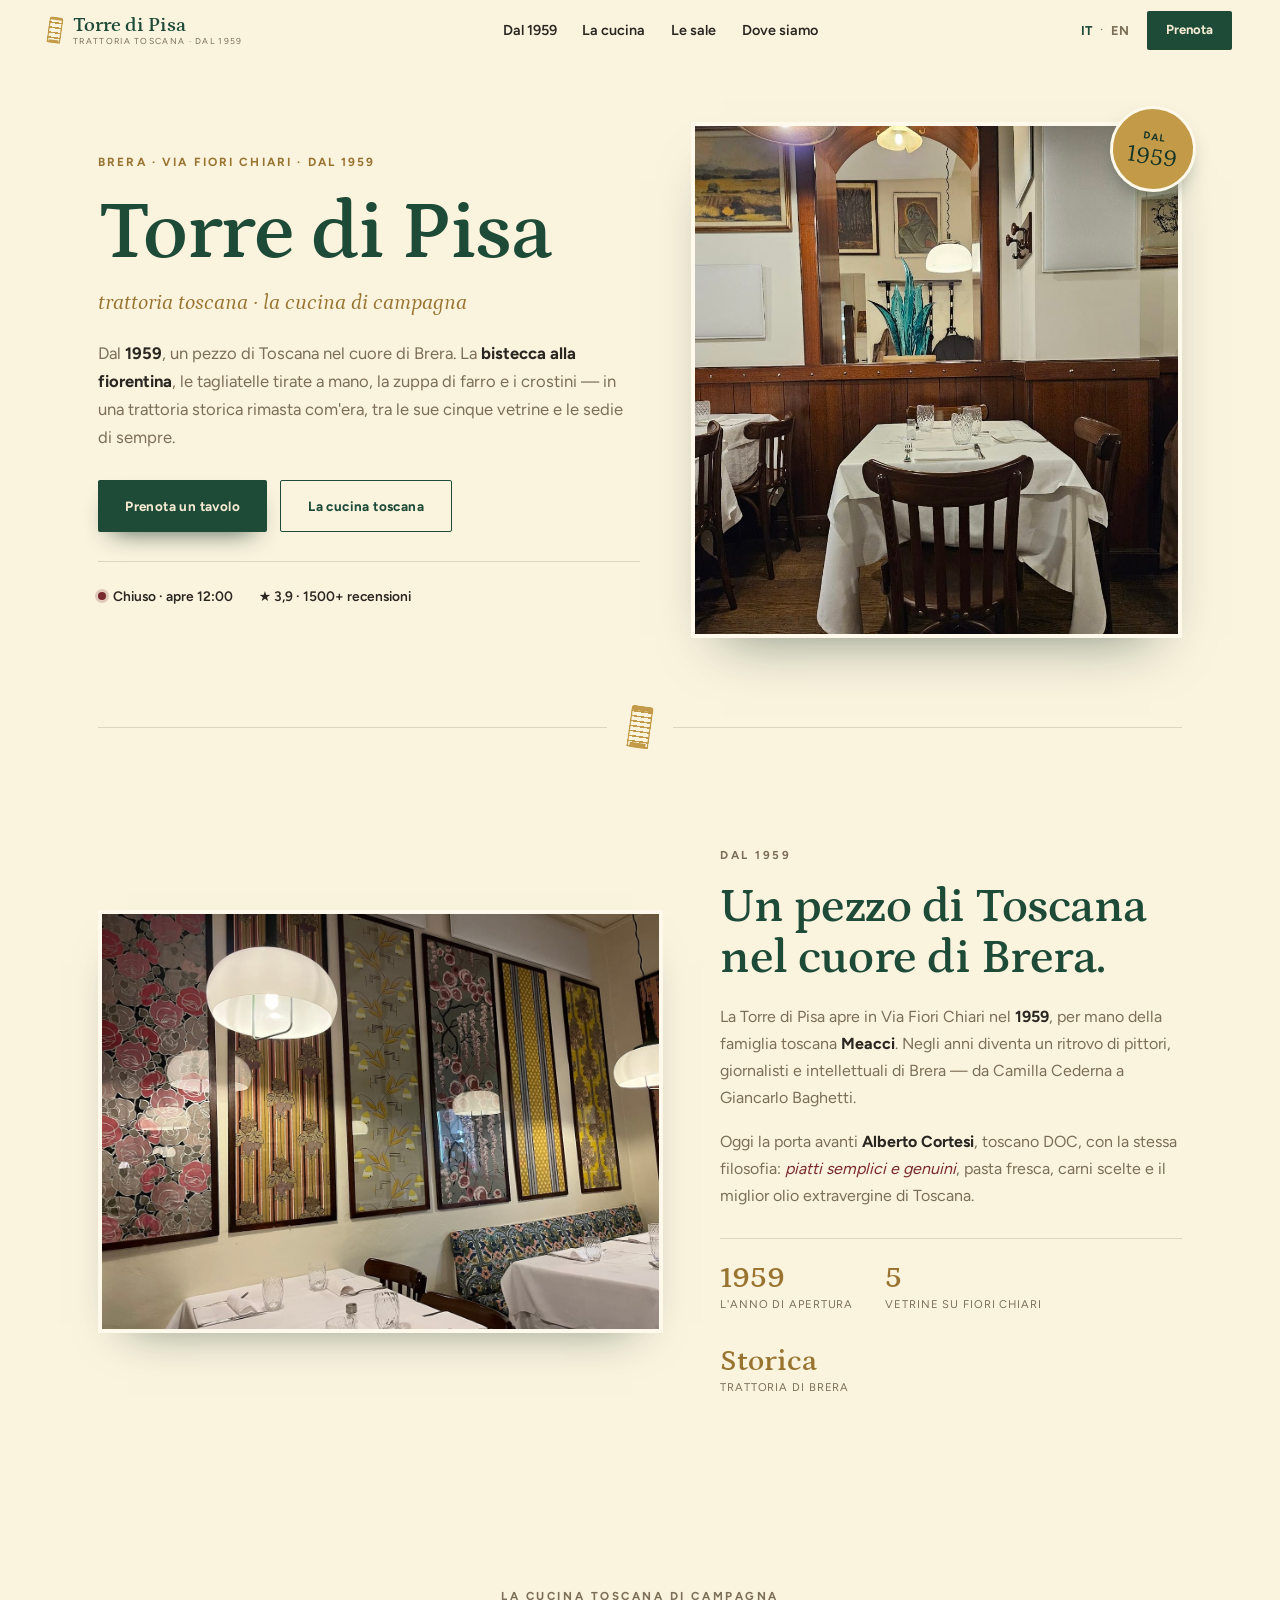
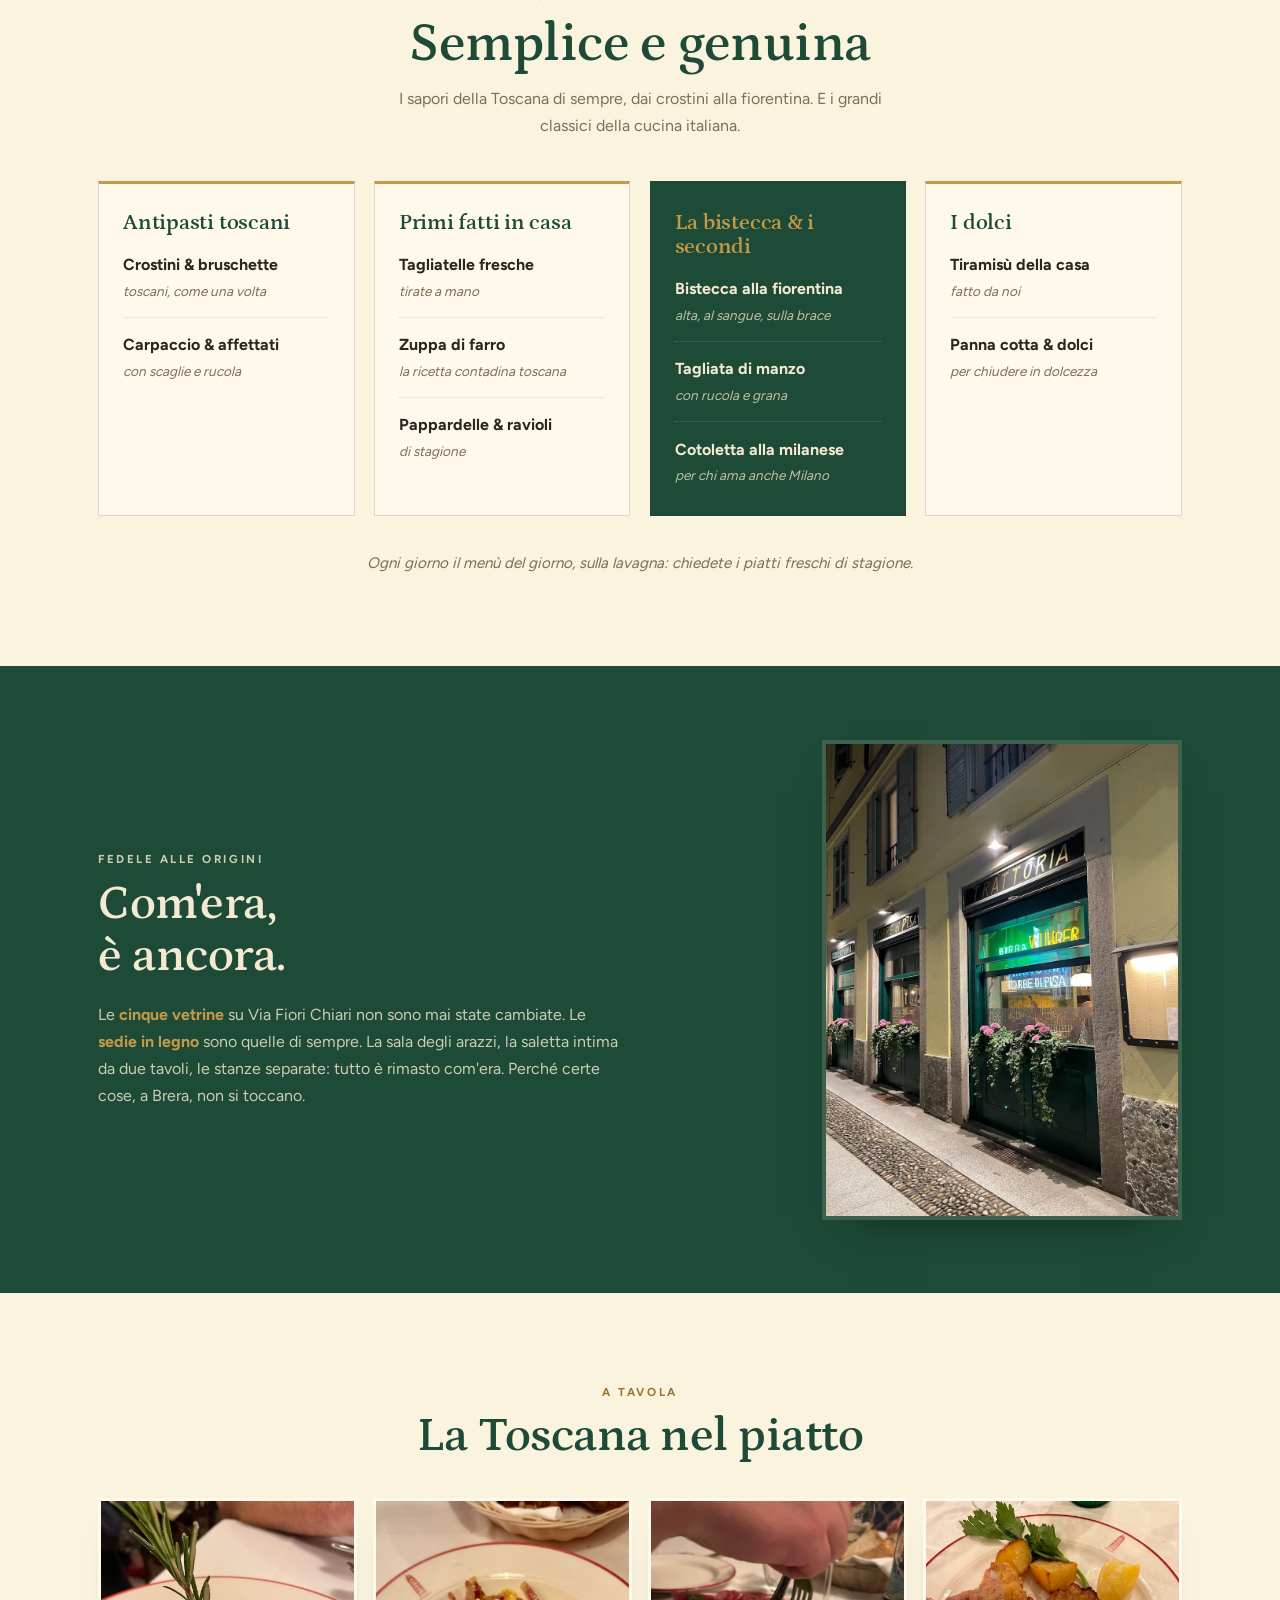
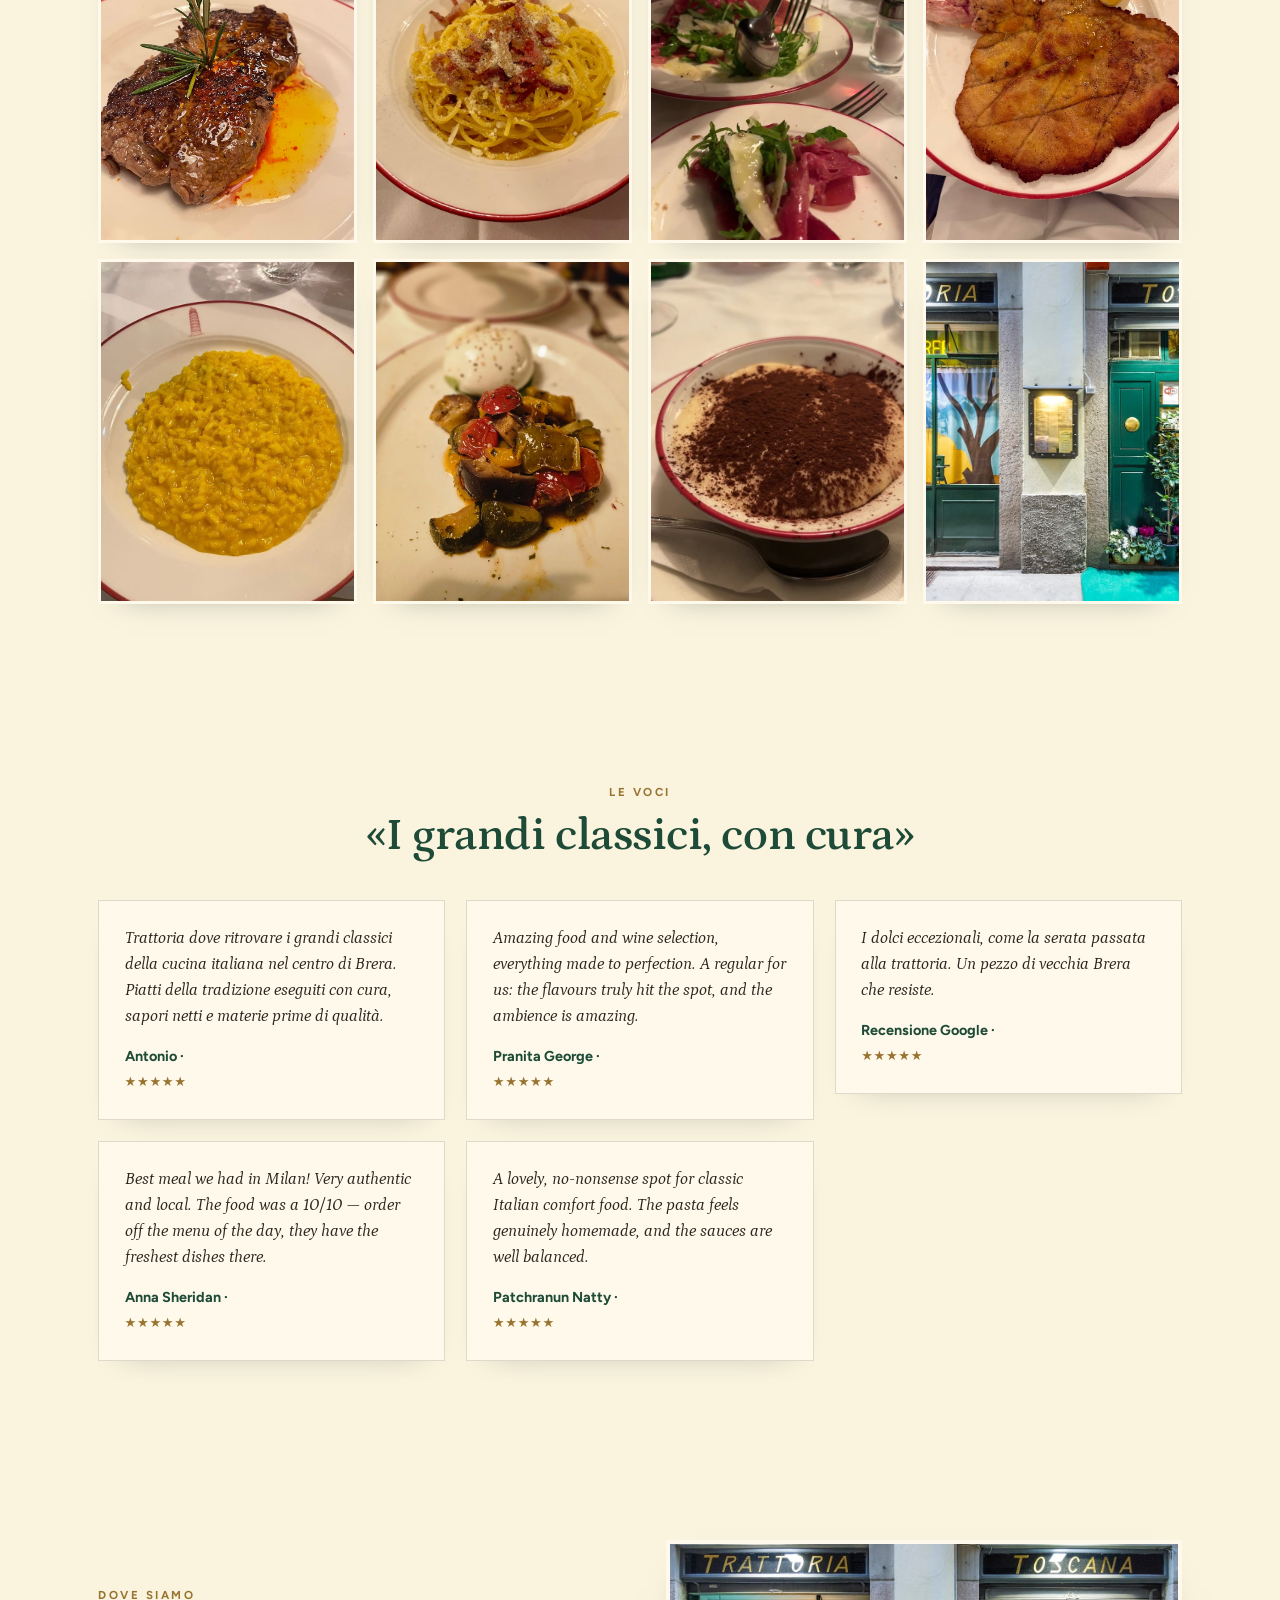
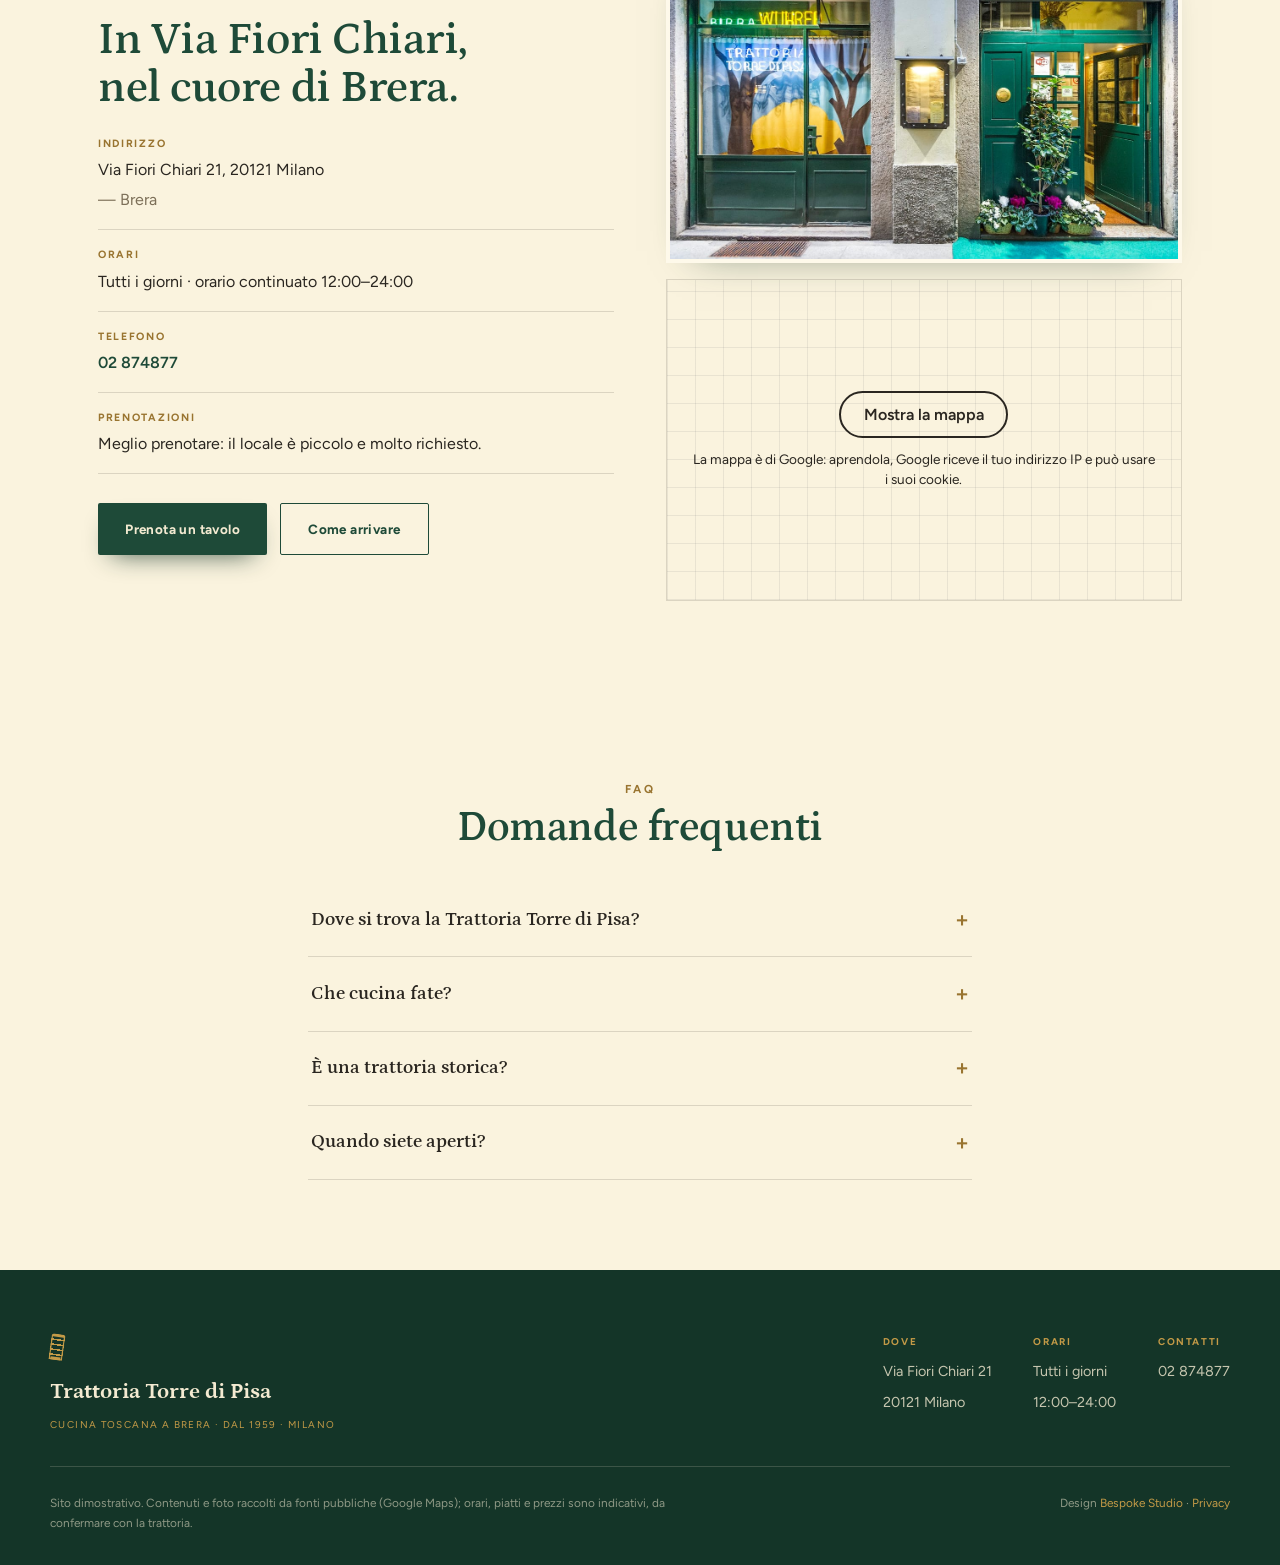
==== commit adb498fd: "Privacy e pulizia: caratteri sul sito, mappa al clic, informativa, noindex - caratteri copiati nel s" ====
--- a/index.html
+++ b/index.html
@@ -3,6 +3,7 @@
 <head>
 <meta charset="UTF-8" />
 <meta name="viewport" content="width=device-width, initial-scale=1.0" />
+<meta name="robots" content="noindex">
 <title>Trattoria Torre di Pisa — cucina toscana a Brera dal 1959 · Milano</title>
 <meta name="description" content="Trattoria Torre di Pisa: dal 1959 la cucina toscana di campagna nel cuore di Brera, in Via Fiori Chiari 21, Milano. Bistecca alla fiorentina, tagliatelle fresche, zuppa di farro e crostini, in una trattoria storica rimasta fedele alle origini. 1500+ recensioni." />
 <link rel="canonical" href="https://rotenzark.github.io/torre-di-pisa/" />
@@ -22,27 +23,54 @@
 <link rel="icon" href="img/favicon.svg" type="image/svg+xml" />
 <link rel="icon" href="img/favicon-32.png" sizes="32x32" type="image/png" />
 <link rel="apple-touch-icon" href="img/apple-touch-icon.png" />
-<link rel="preconnect" href="https://fonts.googleapis.com" />
-<link rel="preconnect" href="https://fonts.gstatic.com" crossorigin />
-<link href="https://fonts.googleapis.com/css2?family=Petrona:ital,wght@0,400;0,500;0,600;0,700;1,400;1,500&family=Figtree:wght@400;500;600;700&display=swap" rel="stylesheet" />
+<link rel="stylesheet" href="fonts/fonts.css?v=1">
 <link rel="stylesheet" href="css/styles.css?v=1" />
 <script type="application/ld+json">
 {
-  "@context": "https://schema.org", "@type": "Restaurant",
+  "@context": "https://schema.org",
+  "@type": "Restaurant",
   "name": "Trattoria Torre di Pisa",
   "description": "Trattoria toscana storica di Brera, dal 1959 in Via Fiori Chiari 21: la cucina toscana di campagna — bistecca alla fiorentina, tagliatelle fresche, zuppa di farro, crostini — in un locale rimasto fedele alle sue origini, con le cinque vetrine, le sedie in legno e le salette di sempre.",
   "url": "https://rotenzark.github.io/torre-di-pisa/",
-  "telephone": "+3902874877", "priceRange": "€€€",
-  "servesCuisine": ["Toscana", "Italiana"],
+  "telephone": "+3902874877",
+  "priceRange": "€€€",
+  "servesCuisine": [
+    "Toscana",
+    "Italiana"
+  ],
   "image": "https://rotenzark.github.io/torre-di-pisa/img/interno.jpg",
-  "address": { "@type": "PostalAddress", "streetAddress": "Via Fiori Chiari 21", "addressLocality": "Milano", "postalCode": "20121", "addressCountry": "IT" },
-  "geo": { "@type": "GeoCoordinates", "latitude": 45.4717477, "longitude": 9.1845133 },
-  "aggregateRating": { "@type": "AggregateRating", "ratingValue": "3.9", "reviewCount": "1504" },
+  "address": {
+    "@type": "PostalAddress",
+    "streetAddress": "Via Fiori Chiari 21",
+    "addressLocality": "Milano",
+    "postalCode": "20121",
+    "addressCountry": "IT"
+  },
+  "geo": {
+    "@type": "GeoCoordinates",
+    "latitude": 45.4717477,
+    "longitude": 9.1845133
+  },
   "foundingDate": "1959",
   "openingHoursSpecification": [
-    { "@type": "OpeningHoursSpecification", "dayOfWeek": ["Monday","Tuesday","Wednesday","Thursday","Friday","Saturday","Sunday"], "opens": "12:00", "closes": "00:00" }
+    {
+      "@type": "OpeningHoursSpecification",
+      "dayOfWeek": [
+        "Monday",
+        "Tuesday",
+        "Wednesday",
+        "Thursday",
+        "Friday",
+        "Saturday",
+        "Sunday"
+      ],
+      "opens": "12:00",
+      "closes": "00:00"
+    }
   ],
-  "sameAs": ["https://www.trattoriatorredipisa.it/"]
+  "sameAs": [
+    "https://www.trattoriatorredipisa.it/"
+  ]
 }
 </script>
 <script type="application/ld+json">
@@ -195,11 +223,11 @@
 <section id="recensioni" class="section recensioni">
   <div class="rev-head reveal"><p class="kicker" data-i18n="rev.kicker">Le voci</p><h2 data-i18n="rev.h2">«I grandi classici, con cura»</h2></div>
   <div class="rev-grid">
-    <blockquote class="rev reveal"><p>Trattoria dove ritrovare i grandi classici della cucina italiana nel centro di Brera. Piatti della tradizione eseguiti con cura, sapori netti e materie prime di qualità.</p><cite>Antonio · <span>★★★★★</span></cite></blockquote>
+    <blockquote class="rev reveal"><p lang="it">Trattoria dove ritrovare i grandi classici della cucina italiana nel centro di Brera. Piatti della tradizione eseguiti con cura, sapori netti e materie prime di qualità.</p><cite>Antonio · <span>★★★★★</span></cite></blockquote>
     <blockquote class="rev reveal reveal-d1"><p>Best meal we had in Milan! Very authentic and local. The food was a 10/10 — order off the menu of the day, they have the freshest dishes there.</p><cite>Anna Sheridan · <span>★★★★★</span></cite></blockquote>
     <blockquote class="rev reveal reveal-d2"><p>Amazing food and wine selection, everything made to perfection. A regular for us: the flavours truly hit the spot, and the ambience is amazing.</p><cite>Pranita George · <span>★★★★★</span></cite></blockquote>
     <blockquote class="rev reveal"><p>A lovely, no-nonsense spot for classic Italian comfort food. The pasta feels genuinely homemade, and the sauces are well balanced.</p><cite>Patchranun Natty · <span>★★★★★</span></cite></blockquote>
-    <blockquote class="rev reveal reveal-d1"><p>I dolci eccezionali, come la serata passata alla trattoria. Un pezzo di vecchia Brera che resiste.</p><cite data-i18n="rev.g1">Recensione Google · <span>★★★★★</span></cite></blockquote>
+    <blockquote class="rev reveal reveal-d1"><p lang="it">I dolci eccezionali, come la serata passata alla trattoria. Un pezzo di vecchia Brera che resiste.</p><cite data-i18n="rev.g1">Recensione Google · <span>★★★★★</span></cite></blockquote>
   </div>
 </section>
 
@@ -222,7 +250,7 @@
     </div>
     <div class="dove-side reveal">
       <figure class="dove-photo"><img src="img/facciata2.jpg" alt="L'ingresso della Trattoria Torre di Pisa" width="1600" height="1065" loading="lazy" /></figure>
-      <div class="dove-map"><iframe title="Mappa Trattoria Torre di Pisa" src="https://www.google.com/maps?q=Trattoria+Torre+di+Pisa+Via+Fiori+Chiari+21+Milano&output=embed" loading="lazy" referrerpolicy="no-referrer-when-downgrade"></iframe></div>
+      <div class="dove-map"><div class="mappa-clic" data-mappa-clic style="--mappa-h: 320px"><template><iframe title="Mappa Trattoria Torre di Pisa" src="https://www.google.com/maps?q=Trattoria+Torre+di+Pisa+Via+Fiori+Chiari+21+Milano&output=embed" loading="lazy" referrerpolicy="no-referrer-when-downgrade"></iframe></template><div class="mappa-clic__velo"><a class="mappa-clic__btn" href="https://www.google.com/maps/dir/?api=1&destination=Trattoria+Torre+di+Pisa+Via+Fiori+Chiari+21+Milano" target="_blank" rel="noopener">Mostra la mappa</a><p class="mappa-clic__nota">La mappa è di Google: aprendola, Google riceve il tuo indirizzo IP e può usare i suoi cookie.</p></div></div></div>
     </div>
   </div>
 </section>
@@ -249,7 +277,7 @@
   </div>
   <div class="foot-bottom">
     <p data-i18n="foot.disclaimer">Sito dimostrativo. Contenuti e foto raccolti da fonti pubbliche (Google Maps); orari, piatti e prezzi sono indicativi, da confermare con la trattoria.</p>
-    <p class="foot-credit">Design <a href="https://bespokestud.io" target="_blank" rel="noopener">Bespoke Studio</a></p>
+    <p class="foot-credit">Design <a href="https://bespokestud.io" target="_blank" rel="noopener">Bespoke Studio</a> · <a href="privacy.html">Privacy</a></p>
   </div>
 </footer>
 
@@ -261,5 +289,6 @@
 
 <div id="lightbox" aria-hidden="true"><button id="lb-close" aria-label="Chiudi">✕</button><img id="lb-img" src="" alt="" /></div>
 <script src="js/main.js?v=1"></script>
+<script src="js/mappa-clic.js?v=1" defer></script>
 </body>
 </html>
--- a/fonts/fonts.css
+++ b/fonts/fonts.css
@@ -0,0 +1,235 @@
+/* Caratteri ospitati sul sito: nessuna richiesta a Google Fonts o Fontshare (giro privacy 1/10/2026). Licenze in LICENSE.txt. */
+/* latin-ext */
+@font-face {
+  font-family: 'Figtree';
+  font-style: normal;
+  font-weight: 400;
+  font-display: swap;
+  src: url(figtree-v9-_Xms-HUzqDCFdgfMm4q9DbZs.woff2) format('woff2');
+  unicode-range: U+0100-02BA, U+02BD-02C5, U+02C7-02CC, U+02CE-02D7, U+02DD-02FF, U+0304, U+0308, U+0329, U+1D00-1DBF, U+1E00-1E9F, U+1EF2-1EFF, U+2020, U+20A0-20AB, U+20AD-20C0, U+2113, U+2C60-2C7F, U+A720-A7FF;
+}
+/* latin */
+@font-face {
+  font-family: 'Figtree';
+  font-style: normal;
+  font-weight: 400;
+  font-display: swap;
+  src: url(figtree-v9-_Xms-HUzqDCFdgfMm4S9DQ.woff2) format('woff2');
+  unicode-range: U+0000-00FF, U+0131, U+0152-0153, U+02BB-02BC, U+02C6, U+02DA, U+02DC, U+0304, U+0308, U+0329, U+2000-206F, U+20AC, U+2122, U+2191, U+2193, U+2212, U+2215, U+FEFF, U+FFFD;
+}
+/* latin-ext */
+@font-face {
+  font-family: 'Figtree';
+  font-style: normal;
+  font-weight: 500;
+  font-display: swap;
+  src: url(figtree-v9-_Xms-HUzqDCFdgfMm4q9DbZs.woff2) format('woff2');
+  unicode-range: U+0100-02BA, U+02BD-02C5, U+02C7-02CC, U+02CE-02D7, U+02DD-02FF, U+0304, U+0308, U+0329, U+1D00-1DBF, U+1E00-1E9F, U+1EF2-1EFF, U+2020, U+20A0-20AB, U+20AD-20C0, U+2113, U+2C60-2C7F, U+A720-A7FF;
+}
+/* latin */
+@font-face {
+  font-family: 'Figtree';
+  font-style: normal;
+  font-weight: 500;
+  font-display: swap;
+  src: url(figtree-v9-_Xms-HUzqDCFdgfMm4S9DQ.woff2) format('woff2');
+  unicode-range: U+0000-00FF, U+0131, U+0152-0153, U+02BB-02BC, U+02C6, U+02DA, U+02DC, U+0304, U+0308, U+0329, U+2000-206F, U+20AC, U+2122, U+2191, U+2193, U+2212, U+2215, U+FEFF, U+FFFD;
+}
+/* latin-ext */
+@font-face {
+  font-family: 'Figtree';
+  font-style: normal;
+  font-weight: 600;
+  font-display: swap;
+  src: url(figtree-v9-_Xms-HUzqDCFdgfMm4q9DbZs.woff2) format('woff2');
+  unicode-range: U+0100-02BA, U+02BD-02C5, U+02C7-02CC, U+02CE-02D7, U+02DD-02FF, U+0304, U+0308, U+0329, U+1D00-1DBF, U+1E00-1E9F, U+1EF2-1EFF, U+2020, U+20A0-20AB, U+20AD-20C0, U+2113, U+2C60-2C7F, U+A720-A7FF;
+}
+/* latin */
+@font-face {
+  font-family: 'Figtree';
+  font-style: normal;
+  font-weight: 600;
+  font-display: swap;
+  src: url(figtree-v9-_Xms-HUzqDCFdgfMm4S9DQ.woff2) format('woff2');
+  unicode-range: U+0000-00FF, U+0131, U+0152-0153, U+02BB-02BC, U+02C6, U+02DA, U+02DC, U+0304, U+0308, U+0329, U+2000-206F, U+20AC, U+2122, U+2191, U+2193, U+2212, U+2215, U+FEFF, U+FFFD;
+}
+/* latin-ext */
+@font-face {
+  font-family: 'Figtree';
+  font-style: normal;
+  font-weight: 700;
+  font-display: swap;
+  src: url(figtree-v9-_Xms-HUzqDCFdgfMm4q9DbZs.woff2) format('woff2');
+  unicode-range: U+0100-02BA, U+02BD-02C5, U+02C7-02CC, U+02CE-02D7, U+02DD-02FF, U+0304, U+0308, U+0329, U+1D00-1DBF, U+1E00-1E9F, U+1EF2-1EFF, U+2020, U+20A0-20AB, U+20AD-20C0, U+2113, U+2C60-2C7F, U+A720-A7FF;
+}
+/* latin */
+@font-face {
+  font-family: 'Figtree';
+  font-style: normal;
+  font-weight: 700;
+  font-display: swap;
+  src: url(figtree-v9-_Xms-HUzqDCFdgfMm4S9DQ.woff2) format('woff2');
+  unicode-range: U+0000-00FF, U+0131, U+0152-0153, U+02BB-02BC, U+02C6, U+02DA, U+02DC, U+0304, U+0308, U+0329, U+2000-206F, U+20AC, U+2122, U+2191, U+2193, U+2212, U+2215, U+FEFF, U+FFFD;
+}
+/* vietnamese */
+@font-face {
+  font-family: 'Petrona';
+  font-style: italic;
+  font-weight: 400;
+  font-display: swap;
+  src: url(petrona-v38-mtG44_NXL7bZo9XXgXdouEMV4CU.woff2) format('woff2');
+  unicode-range: U+0102-0103, U+0110-0111, U+0128-0129, U+0168-0169, U+01A0-01A1, U+01AF-01B0, U+0300-0301, U+0303-0304, U+0308-0309, U+0323, U+0329, U+1EA0-1EF9, U+20AB;
+}
+/* latin-ext */
+@font-face {
+  font-family: 'Petrona';
+  font-style: italic;
+  font-weight: 400;
+  font-display: swap;
+  src: url(petrona-v38-mtG44_NXL7bZo9XXgXdouUMV4CU.woff2) format('woff2');
+  unicode-range: U+0100-02BA, U+02BD-02C5, U+02C7-02CC, U+02CE-02D7, U+02DD-02FF, U+0304, U+0308, U+0329, U+1D00-1DBF, U+1E00-1E9F, U+1EF2-1EFF, U+2020, U+20A0-20AB, U+20AD-20C0, U+2113, U+2C60-2C7F, U+A720-A7FF;
+}
+/* latin */
+@font-face {
+  font-family: 'Petrona';
+  font-style: italic;
+  font-weight: 400;
+  font-display: swap;
+  src: url(petrona-v38-mtG44_NXL7bZo9XXgXdot0MV.woff2) format('woff2');
+  unicode-range: U+0000-00FF, U+0131, U+0152-0153, U+02BB-02BC, U+02C6, U+02DA, U+02DC, U+0304, U+0308, U+0329, U+2000-206F, U+20AC, U+2122, U+2191, U+2193, U+2212, U+2215, U+FEFF, U+FFFD;
+}
+/* vietnamese */
+@font-face {
+  font-family: 'Petrona';
+  font-style: italic;
+  font-weight: 500;
+  font-display: swap;
+  src: url(petrona-v38-mtG44_NXL7bZo9XXgXdouEMV4CU.woff2) format('woff2');
+  unicode-range: U+0102-0103, U+0110-0111, U+0128-0129, U+0168-0169, U+01A0-01A1, U+01AF-01B0, U+0300-0301, U+0303-0304, U+0308-0309, U+0323, U+0329, U+1EA0-1EF9, U+20AB;
+}
+/* latin-ext */
+@font-face {
+  font-family: 'Petrona';
+  font-style: italic;
+  font-weight: 500;
+  font-display: swap;
+  src: url(petrona-v38-mtG44_NXL7bZo9XXgXdouUMV4CU.woff2) format('woff2');
+  unicode-range: U+0100-02BA, U+02BD-02C5, U+02C7-02CC, U+02CE-02D7, U+02DD-02FF, U+0304, U+0308, U+0329, U+1D00-1DBF, U+1E00-1E9F, U+1EF2-1EFF, U+2020, U+20A0-20AB, U+20AD-20C0, U+2113, U+2C60-2C7F, U+A720-A7FF;
+}
+/* latin */
+@font-face {
+  font-family: 'Petrona';
+  font-style: italic;
+  font-weight: 500;
+  font-display: swap;
+  src: url(petrona-v38-mtG44_NXL7bZo9XXgXdot0MV.woff2) format('woff2');
+  unicode-range: U+0000-00FF, U+0131, U+0152-0153, U+02BB-02BC, U+02C6, U+02DA, U+02DC, U+0304, U+0308, U+0329, U+2000-206F, U+20AC, U+2122, U+2191, U+2193, U+2212, U+2215, U+FEFF, U+FFFD;
+}
+/* vietnamese */
+@font-face {
+  font-family: 'Petrona';
+  font-style: normal;
+  font-weight: 400;
+  font-display: swap;
+  src: url(petrona-v38-mtG64_NXL7bZo9XXgX1YtVsR.woff2) format('woff2');
+  unicode-range: U+0102-0103, U+0110-0111, U+0128-0129, U+0168-0169, U+01A0-01A1, U+01AF-01B0, U+0300-0301, U+0303-0304, U+0308-0309, U+0323, U+0329, U+1EA0-1EF9, U+20AB;
+}
+/* latin-ext */
+@font-face {
+  font-family: 'Petrona';
+  font-style: normal;
+  font-weight: 400;
+  font-display: swap;
+  src: url(petrona-v38-mtG64_NXL7bZo9XXgXxYtVsR.woff2) format('woff2');
+  unicode-range: U+0100-02BA, U+02BD-02C5, U+02C7-02CC, U+02CE-02D7, U+02DD-02FF, U+0304, U+0308, U+0329, U+1D00-1DBF, U+1E00-1E9F, U+1EF2-1EFF, U+2020, U+20A0-20AB, U+20AD-20C0, U+2113, U+2C60-2C7F, U+A720-A7FF;
+}
+/* latin */
+@font-face {
+  font-family: 'Petrona';
+  font-style: normal;
+  font-weight: 400;
+  font-display: swap;
+  src: url(petrona-v38-mtG64_NXL7bZo9XXgXJYtQ.woff2) format('woff2');
+  unicode-range: U+0000-00FF, U+0131, U+0152-0153, U+02BB-02BC, U+02C6, U+02DA, U+02DC, U+0304, U+0308, U+0329, U+2000-206F, U+20AC, U+2122, U+2191, U+2193, U+2212, U+2215, U+FEFF, U+FFFD;
+}
+/* vietnamese */
+@font-face {
+  font-family: 'Petrona';
+  font-style: normal;
+  font-weight: 500;
+  font-display: swap;
+  src: url(petrona-v38-mtG64_NXL7bZo9XXgX1YtVsR.woff2) format('woff2');
+  unicode-range: U+0102-0103, U+0110-0111, U+0128-0129, U+0168-0169, U+01A0-01A1, U+01AF-01B0, U+0300-0301, U+0303-0304, U+0308-0309, U+0323, U+0329, U+1EA0-1EF9, U+20AB;
+}
+/* latin-ext */
+@font-face {
+  font-family: 'Petrona';
+  font-style: normal;
+  font-weight: 500;
+  font-display: swap;
+  src: url(petrona-v38-mtG64_NXL7bZo9XXgXxYtVsR.woff2) format('woff2');
+  unicode-range: U+0100-02BA, U+02BD-02C5, U+02C7-02CC, U+02CE-02D7, U+02DD-02FF, U+0304, U+0308, U+0329, U+1D00-1DBF, U+1E00-1E9F, U+1EF2-1EFF, U+2020, U+20A0-20AB, U+20AD-20C0, U+2113, U+2C60-2C7F, U+A720-A7FF;
+}
+/* latin */
+@font-face {
+  font-family: 'Petrona';
+  font-style: normal;
+  font-weight: 500;
+  font-display: swap;
+  src: url(petrona-v38-mtG64_NXL7bZo9XXgXJYtQ.woff2) format('woff2');
+  unicode-range: U+0000-00FF, U+0131, U+0152-0153, U+02BB-02BC, U+02C6, U+02DA, U+02DC, U+0304, U+0308, U+0329, U+2000-206F, U+20AC, U+2122, U+2191, U+2193, U+2212, U+2215, U+FEFF, U+FFFD;
+}
+/* vietnamese */
+@font-face {
+  font-family: 'Petrona';
+  font-style: normal;
+  font-weight: 600;
+  font-display: swap;
+  src: url(petrona-v38-mtG64_NXL7bZo9XXgX1YtVsR.woff2) format('woff2');
+  unicode-range: U+0102-0103, U+0110-0111, U+0128-0129, U+0168-0169, U+01A0-01A1, U+01AF-01B0, U+0300-0301, U+0303-0304, U+0308-0309, U+0323, U+0329, U+1EA0-1EF9, U+20AB;
+}
+/* latin-ext */
+@font-face {
+  font-family: 'Petrona';
+  font-style: normal;
+  font-weight: 600;
+  font-display: swap;
+  src: url(petrona-v38-mtG64_NXL7bZo9XXgXxYtVsR.woff2) format('woff2');
+  unicode-range: U+0100-02BA, U+02BD-02C5, U+02C7-02CC, U+02CE-02D7, U+02DD-02FF, U+0304, U+0308, U+0329, U+1D00-1DBF, U+1E00-1E9F, U+1EF2-1EFF, U+2020, U+20A0-20AB, U+20AD-20C0, U+2113, U+2C60-2C7F, U+A720-A7FF;
+}
+/* latin */
+@font-face {
+  font-family: 'Petrona';
+  font-style: normal;
+  font-weight: 600;
+  font-display: swap;
+  src: url(petrona-v38-mtG64_NXL7bZo9XXgXJYtQ.woff2) format('woff2');
+  unicode-range: U+0000-00FF, U+0131, U+0152-0153, U+02BB-02BC, U+02C6, U+02DA, U+02DC, U+0304, U+0308, U+0329, U+2000-206F, U+20AC, U+2122, U+2191, U+2193, U+2212, U+2215, U+FEFF, U+FFFD;
+}
+/* vietnamese */
+@font-face {
+  font-family: 'Petrona';
+  font-style: normal;
+  font-weight: 700;
+  font-display: swap;
+  src: url(petrona-v38-mtG64_NXL7bZo9XXgX1YtVsR.woff2) format('woff2');
+  unicode-range: U+0102-0103, U+0110-0111, U+0128-0129, U+0168-0169, U+01A0-01A1, U+01AF-01B0, U+0300-0301, U+0303-0304, U+0308-0309, U+0323, U+0329, U+1EA0-1EF9, U+20AB;
+}
+/* latin-ext */
+@font-face {
+  font-family: 'Petrona';
+  font-style: normal;
+  font-weight: 700;
+  font-display: swap;
+  src: url(petrona-v38-mtG64_NXL7bZo9XXgXxYtVsR.woff2) format('woff2');
+  unicode-range: U+0100-02BA, U+02BD-02C5, U+02C7-02CC, U+02CE-02D7, U+02DD-02FF, U+0304, U+0308, U+0329, U+1D00-1DBF, U+1E00-1E9F, U+1EF2-1EFF, U+2020, U+20A0-20AB, U+20AD-20C0, U+2113, U+2C60-2C7F, U+A720-A7FF;
+}
+/* latin */
+@font-face {
+  font-family: 'Petrona';
+  font-style: normal;
+  font-weight: 700;
+  font-display: swap;
+  src: url(petrona-v38-mtG64_NXL7bZo9XXgXJYtQ.woff2) format('woff2');
+  unicode-range: U+0000-00FF, U+0131, U+0152-0153, U+02BB-02BC, U+02C6, U+02DA, U+02DC, U+0304, U+0308, U+0329, U+2000-206F, U+20AC, U+2122, U+2191, U+2193, U+2212, U+2215, U+FEFF, U+FFFD;
+}
--- a/css/styles.css
+++ b/css/styles.css
@@ -246,3 +246,12 @@
   .reveal{opacity:1;transform:none}
   html{scroll-behavior:auto}
 }
+
+/*MAPPACLIC*/
+/* la mappa Google si carica solo al clic (giro privacy 1/10/2026) */
+.mappa-clic { display: flex; align-items: center; justify-content: center; width: 100%; height: 100%; min-height: var(--mappa-h, 320px); box-sizing: border-box; padding: 24px; text-align: center; background: repeating-linear-gradient(0deg, rgba(127, 127, 127, 0.14) 0 1px, transparent 1px 28px), repeating-linear-gradient(90deg, rgba(127, 127, 127, 0.14) 0 1px, transparent 1px 28px); }
+.mappa-clic__velo { display: flex; flex-direction: column; align-items: center; gap: 12px; max-width: 32em; }
+.mappa-clic__btn { display: inline-block; padding: 0.75em 1.4em; border: 2px solid currentColor; border-radius: 999px; color: inherit; font: inherit; font-weight: 600; line-height: 1.2; text-decoration: none; background: transparent; cursor: pointer; }
+.mappa-clic__btn:hover, .mappa-clic__btn:focus-visible { text-decoration: underline; }
+.mappa-clic__nota { margin: 0; font-size: 0.85em; line-height: 1.45; }
+/*/MAPPACLIC*/
